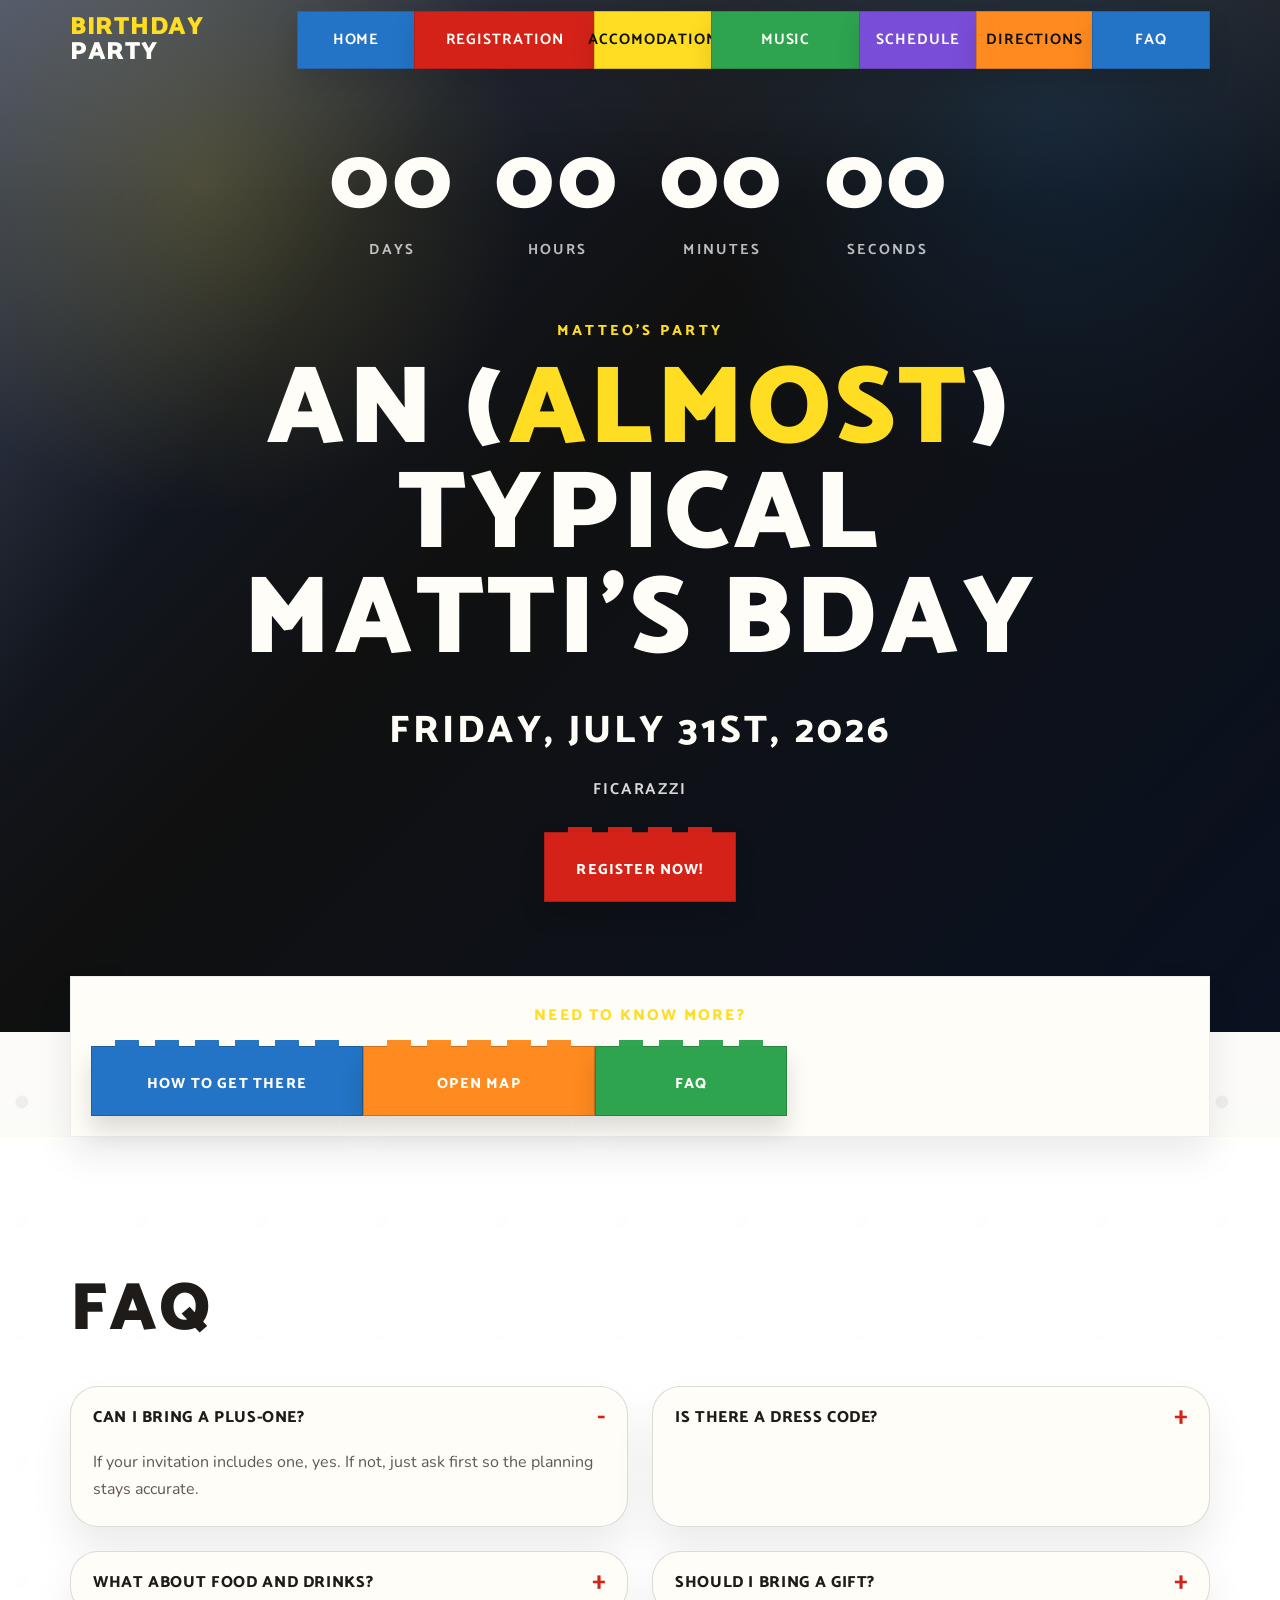
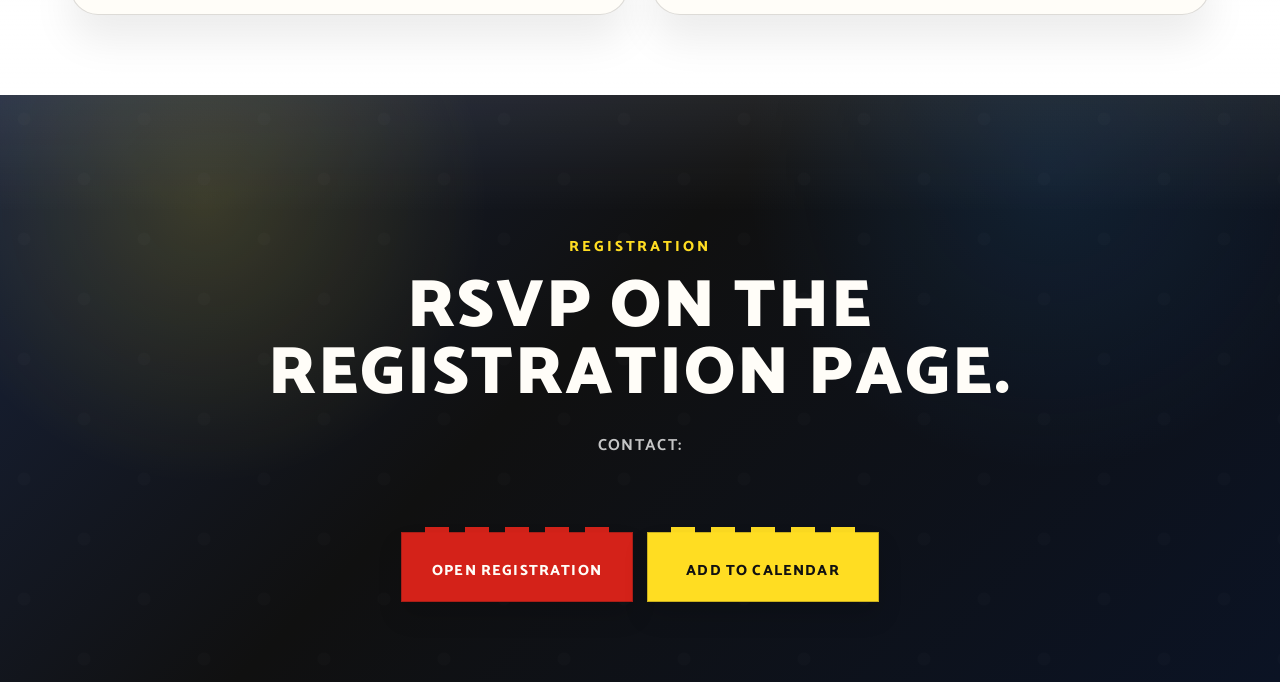
==== index.html @ f8101864 "Updated website at Sun May 10 18:05:01 CEST 2026" ====
<!DOCTYPE html>
<html lang="en">
  <head>
    <meta charset="UTF-8" />
    <meta name="viewport" content="width=device-width, initial-scale=1.0" />
    <title>Matteo's Birthday</title>
    <script>
      document.documentElement.classList.add("has-js");
    </script>
    <link rel="preconnect" href="https://fonts.googleapis.com" />
    <link rel="preconnect" href="https://fonts.gstatic.com" crossorigin />
    <link
      href="https://fonts.googleapis.com/css2?family=Nunito:wght@400;600;700;800&amp;family=Roboto:wght@300;400;500;700&amp;family=Catamaran:wght@400;700;800;900&amp;display=swap"
      rel="stylesheet"
    />
    <link rel="stylesheet" href="styles.css" />
  </head>
  <body class="lego-theme">
    <div data-site-header></div>

    <main id="top">
      <section class="hero" id="about">
        <div class="container hero-inner">
          <div class="hero-countdown reveal" id="countdown" aria-label="Time until the event">
            <div class="countdown-grid">
              <div class="count-segment">
                <span id="days">00</span>
                <small>Days</small>
              </div>
              <div class="count-segment">
                <span id="hours">00</span>
                <small>Hours</small>
              </div>
              <div class="count-segment">
                <span id="minutes">00</span>
                <small>Minutes</small>
              </div>
              <div class="count-segment">
                <span id="seconds">00</span>
                <small>Seconds</small>
              </div>
            </div>
          </div>

          <div class="hero-copy reveal">
            <p class="hero-kicker">Matteo's party</p>
            <h1>
              An (<span class="hero-accent" data-host-name>almost</span>) Typical
              <span data-event-name>Matti's Bday</span>
            </h1>
            <p class="hero-date">
              <time data-display-date datetime=""></time>
            </p>
            <p class="hero-venue">
              <!-- <span data-display-time></span> -->
              <!-- <span class="hero-separator">|</span> -->
              <span data-venue-name></span>
            </p>

            <div class="hero-actions">
              <a class="button button-primary brick-4" href="rsvp.html">Register now!</a>
              <!-- <a class="button button-dark-outline brick-4" href="#schedule">
                View schedule
              </a> -->
            </div>
          </div>
        </div>
      </section>

      <!-- <section class="event-banner">
        <div class="container event-banner-grid">
          <article class="banner-block reveal">
            <span class="banner-label">Date &amp; Time</span>
            <p>
              <span data-display-date></span><br />
              <span data-display-time></span>
            </p>
            <button class="button button-outline brick-5" type="button" data-download-ics>
              Add to calendar
            </button>
          </article>

          <article class="banner-block reveal" id="venue">
            <span class="banner-label">Directions</span>
            <p>
              <span data-venue-name></span><br />
              <span data-address></span>
            </p>
            <a class="button button-outline brick-4" href="#" data-map-link>Open map</a>
          </article>

        </div>
      </section> -->

      <section class="brick-banner">
        <div class="container brick-banner-shell reveal">
          <div class="brick-banner-header">
            <p class="section-kicker">Need to know more?</p>
          </div>
          <div class="brick-banner-buttons">
            <a class="button brick-6 brick-banner-button" href="#venue">How to get there</a>
            <a class="button brick-5 brick-banner-button" href="#" data-map-link>Open Map</a>
            <a class="button brick-4 brick-banner-button" href="#faq">FAQ</a>
          </div>
        </div>
      </section>

      <!-- <section class="section section-light music-promo-section" id="music">
        <div class="container music-promo-shell">
          <div class="music-promo-copy reveal">
            <p class="section-kicker">Music</p>
            <h2>Wanna join a jam session?</h2>
            <p>
              If you play, sing, or want to put together a small set, you can
              leave your setup there and find the others before the party.
            </p>
            <ul class="list-check">
              <li>Share one or more instruments you can bring</li>
              <li>Match people by style and genre preferences</li>
              <li>Coordinate jam sessions and short performances</li>
            </ul>
          </div>

          <aside class="music-promo-panel reveal">
            <span class="side-label">Music page</span>
            <h3>Players can find each other quickly.</h3>
            <p>
              Instruments, genres, and jam ideas all stay in one place, so it
              is easier to organise something before the night starts.
            </p>

            <div class="callout-actions">
              <a class="button button-primary brick-6" href="work_in_progress.html">Open music page</a>
              <button class="button button-success brick-4" type="button" data-download-ics>
                Add to calendar
              </button>
            </div>
          </aside>
        </div>
      </section> -->

      <section class="section section-white" id="faq">
        <div class="container">
          <div class="section-heading reveal">
            <h2>FAQ</h2>
          </div>

          <div class="faq-grid">
            <details class="faq-card reveal" open>
              <summary>Can I bring a plus-one?</summary>
              <p>
                If your invitation includes one, yes. If not, just ask first so
                the planning stays accurate.
              </p>
            </details>

            <details class="faq-card reveal">
              <summary>Is there a dress code?</summary>
              <p>
                Nothing formal. Just come tidy and comfortable.
              </p>
            </details>

            <details class="faq-card reveal">
              <summary>What about food and drinks?</summary>
              <p>
                There will be food, drinks, and non-alcoholic options. Use the
                RSVP note field for allergies or preferences.
              </p>
            </details>

            <details class="faq-card reveal">
              <summary>Should I bring a gift?</summary>
              <p>
                Presence matters more than presents. If you want to bring
                something, keep it thoughtful and simple.
              </p>
            </details>
          </div>
        </div>
      </section>

      <section class="rsvp-section" id="rsvp">
        <div class="container rsvp-callout reveal">
          <div class="rsvp-copy">
            <p class="section-kicker">Registration</p>
            <h2>RSVP on the registration page.</h2>
            <p class="rsvp-contact">
              Contact:
              <a href="#" data-contact-link data-contact-email></a>
            </p>
          </div>

          <div class="callout-actions">
            <a class="button button-primary brick-5" href="rsvp.html">Open registration</a>
            <button class="button button-outline brick-5" type="button" data-download-ics>
              Add to calendar
            </button>
          </div>
        </div>
      </section>
    </main>

    <div data-site-footer></div>

    <script src="script.js"></script>
  </body>
</html>
---- styles.css ----
:root {
  --accent: #e62b1e;
  --black: #0f0f0f;
  --black-soft: #1b1b1b;
  --white: #ffffff;
  --off-white: #f7f7f7;
  --text: #272727;
  --muted: #626262;
  --border: #dfdfdf;
  --shadow: 5px 5px 30px rgba(0, 0, 0, 0.05);
  --container: min(1140px, calc(100vw - 32px));
  --hero-bg-image: none;
  --hero-bg-position: center center;
  --countdown-bg-image: none;
  --countdown-bg-position: center center;
  --venue-bg-image: none;
  --venue-bg-position: center center;
}

*,
*::before,
*::after {
  box-sizing: border-box;
}

html {
  scroll-behavior: smooth;
}

body {
  margin: 0;
  min-height: 100vh;
  color: var(--text);
  font-family: "Roboto", sans-serif;
  font-size: 16px;
  line-height: 1.7;
  background: var(--white);
}

body.nav-open {
  overflow: hidden;
}

a {
  color: inherit;
  text-decoration: none;
}

button,
input,
select,
textarea {
  font: inherit;
}

img {
  display: block;
  max-width: 100%;
}

[hidden] {
  display: none !important;
}

.container {
  width: var(--container);
  margin: 0 auto;
}

.site-header {
  position: fixed;
  top: 0;
  left: 0;
  width: 100%;
  z-index: 30;
  transition:
    background-color 180ms ease,
    border-color 180ms ease;
  border-bottom: 1px solid transparent;
}

.site-header.is-scrolled {
  background: rgba(0, 0, 0, 0.94);
  border-bottom-color: rgba(255, 255, 255, 0.12);
}

.nav-shell {
  display: flex;
  align-items: center;
  justify-content: space-between;
  min-height: 80px;
  gap: 24px;
}

.brand {
  display: inline-flex;
  flex-direction: column;
  gap: 2px;
}

.brand-wordmark,
.site-nav a,
.hero-kicker,
.hero-date,
.hero-venue,
.button,
.section-kicker,
.section-heading h2,
.feature-body h3,
.timeline-time,
.timeline-content h3,
.side-label,
.side-panel h3,
.venue-panel h3,
.faq-card summary,
.rsvp-copy h2,
.rsvp-form label,
.footer-inner strong {
  font-family: "Catamaran", sans-serif;
}

.brand-wordmark {
  color: var(--white);
  font-size: 1.55rem;
  font-weight: 900;
  letter-spacing: 0.03em;
  line-height: 1;
  text-transform: uppercase;
}

.brand-accent {
  color: var(--accent);
}

.brand small {
  color: rgba(255, 255, 255, 0.72);
  font-size: 0.8rem;
  letter-spacing: 0.2em;
  text-transform: uppercase;
}

.site-nav {
  display: flex;
  align-items: center;
  gap: 24px;
}

.site-nav a {
  color: rgba(255, 255, 255, 0.78);
  font-size: 0.95rem;
  font-weight: 700;
  letter-spacing: 0.06em;
  text-transform: uppercase;
  transition: color 180ms ease;
}

.site-nav a:hover,
.site-nav a:focus-visible {
  color: var(--white);
}

.site-nav a.nav-action {
  padding: 10px 18px;
  background: var(--accent);
  color: var(--white);
}

.site-nav a.nav-action:hover,
.site-nav a.nav-action:focus-visible {
  background: #c62218;
}

.nav-toggle {
  display: none;
  width: 46px;
  height: 46px;
  padding: 0;
  border: 1px solid rgba(255, 255, 255, 0.28);
  background: transparent;
  cursor: pointer;
}

.nav-toggle span {
  display: block;
  width: 20px;
  height: 2px;
  margin: 4px auto;
  background: var(--white);
  transition:
    transform 180ms ease,
    opacity 180ms ease;
}

.hero {
  position: relative;
  min-height: 100vh;
  display: flex;
  align-items: center;
  overflow: hidden;
  padding: 140px 0 130px;
  color: var(--white);
  background-image:
    linear-gradient(rgba(0, 0, 0, 0.72), rgba(0, 0, 0, 0.72)),
    var(--hero-bg-image),
    radial-gradient(circle at 18% 18%, rgba(230, 43, 30, 0.26), transparent 30%),
    linear-gradient(135deg, #0f0f0f 0%, #1b1b1b 52%, #050505 100%);
  background-position:
    center center,
    var(--hero-bg-position),
    center center,
    center center;
  background-repeat: no-repeat;
  background-size: cover, cover, auto, auto;
}

/* Decorative overlay intentionally disabled here. */

.hero::after {
  content: "";
  position: absolute;
  inset: 0;
  background: radial-gradient(circle at center, transparent 0%, transparent 52%, rgba(0, 0, 0, 0.34) 100%);
}

.hero-inner {
  position: relative;
  z-index: 1;
  width: 100%;
  display: grid;
  gap: 56px;
  justify-items: center;
}

.hero-copy {
  max-width: 860px;
  margin: 0 auto;
  text-align: center;
}

.hero-countdown {
  width: 100%;
}

.hero-countdown .countdown-grid {
  gap: 40px;
}

.hero-kicker {
  margin: 0 0 16px;
  color: var(--accent);
  font-size: 0.92rem;
  font-weight: 800;
  letter-spacing: 0.22em;
  text-transform: uppercase;
}

.hero-copy h1 {
  margin: 0;
  font-family: "Catamaran", sans-serif;
  font-size: clamp(3.8rem, 11vw, 6.9rem);
  font-weight: 900;
  letter-spacing: 0.03em;
  line-height: 0.95;
  text-transform: uppercase;
}

.hero-accent {
  color: var(--accent);
}

.hero-date {
  margin: 24px 0 0;
  color: var(--white);
  font-size: clamp(1.65rem, 4vw, 2.4rem);
  font-weight: 800;
  letter-spacing: 0.08em;
  text-transform: uppercase;
}

.hero-venue {
  margin: 12px 0 0;
  color: rgba(255, 255, 255, 0.84);
  font-size: 1rem;
  font-weight: 700;
  letter-spacing: 0.12em;
  text-transform: uppercase;
}

.hero-separator {
  display: inline-block;
  margin: 0 10px;
  color: var(--accent);
}

.hero-lead {
  max-width: 720px;
  margin: 24px auto 0;
  color: rgba(255, 255, 255, 0.8);
  font-size: 1.02rem;
}

.hero-actions,
.form-actions {
  display: flex;
  flex-wrap: wrap;
  gap: 14px;
  margin-top: 30px;
}

.hero-actions {
  justify-content: center;
}

.button {
  display: inline-flex;
  align-items: center;
  justify-content: center;
  min-height: 52px;
  padding: 0 26px;
  border: 2px solid transparent;
  border-radius: 0;
  font-size: 0.92rem;
  font-weight: 800;
  letter-spacing: 0.08em;
  text-transform: uppercase;
  transition:
    background-color 180ms ease,
    border-color 180ms ease,
    color 180ms ease,
    transform 180ms ease;
  cursor: pointer;
}

.button:hover,
.button:focus-visible {
  transform: translateY(-2px);
}

.button:disabled {
  opacity: 0.55;
  cursor: not-allowed;
  transform: none;
}

.button-primary {
  background: var(--accent);
  border-color: var(--accent);
  color: var(--white);
}

.button-primary:hover,
.button-primary:focus-visible {
  background: #c62218;
  border-color: #c62218;
}

.button-outline {
  background: var(--white);
  border-color: var(--accent);
  color: var(--accent);
}

.button-outline:hover,
.button-outline:focus-visible {
  background: var(--accent);
  color: var(--white);
}

.button-dark-outline {
  background: transparent;
  border-color: rgba(255, 255, 255, 0.82);
  color: var(--white);
}

.button-dark-outline:hover,
.button-dark-outline:focus-visible {
  background: var(--white);
  border-color: var(--white);
  color: var(--black);
}

.hero-meta {
  display: flex;
  justify-content: center;
  flex-wrap: wrap;
  gap: 12px;
  margin-top: 24px;
}

.hero-meta span {
  padding: 10px 16px;
  border: 1px solid rgba(255, 255, 255, 0.22);
  background: #111111;
  color: rgba(255, 255, 255, 0.84);
  font-family: "Catamaran", sans-serif;
  font-size: 0.88rem;
  font-weight: 700;
  letter-spacing: 0.08em;
  text-transform: uppercase;
}

.event-banner {
  position: relative;
  z-index: 2;
  margin-top: -56px;
}

.event-banner-grid {
  display: grid;
  grid-template-columns: repeat(2, minmax(0, 1fr));
  background: var(--white);
  border: 1px solid #ededed;
  box-shadow: 0 18px 34px rgba(0, 0, 0, 0.08);
}

.banner-block {
  padding: 34px 28px;
  text-align: center;
  border-right: 1px solid #ededed;
}

.banner-block:last-child {
  border-right: 0;
}

.banner-label {
  display: block;
  margin-bottom: 12px;
  color: var(--text);
  font-family: "Catamaran", sans-serif;
  font-size: 0.98rem;
  font-weight: 800;
  letter-spacing: 0.14em;
  text-transform: uppercase;
}

.banner-block p {
  margin: 0;
  color: var(--muted);
}

.banner-block .button {
  margin-top: 20px;
}

.brick-banner {
  position: relative;
  z-index: 2;
  margin-top: -56px;
}

.brick-banner .container {
  background: var(--white);
  border: 1px solid #ededed;
  box-shadow: 0 18px 34px rgba(0, 0, 0, 0.08);
}

.brick-banner-shell {
  padding: 26px 20px 20px;
}

.brick-banner-header {
  max-width: 720px;
  margin: 0 auto 16px;
  text-align: center;
}

.brick-banner-header .section-kicker {
  margin: 0;
  font-family: "Catamaran", sans-serif;
  font-size: 0.98rem;
  font-weight: 800;
  letter-spacing: 0.14em;
  text-transform: uppercase;
}

.brick-banner-buttons {
  display: flex;
  flex-wrap: wrap-reverse;
  justify-content: flex-start;
  align-items: flex-start;
  align-content: flex-start;
  gap: 0;
  margin: 0;
  padding: 0;
}

.brick-banner-button {
  margin: 0;
  position: relative;
  display: inline-flex;
  justify-content: center;
  text-align: center;
  white-space: nowrap;
  flex: 0 1 auto;
  inline-size: auto;
  min-inline-size: calc(var(--brick-stud-count) * var(--brick-stud-size) + 32px);
}

.brick-banner-button:nth-child(1) {
  z-index: 1;
}

.brick-banner-button:nth-child(2) {
  z-index: 2;
}

.brick-banner-button:nth-child(3) {
  z-index: 3;
}

.brick-banner .button.brick-banner-button:nth-child(1) {
  --brick-fill: var(--lego-blue);
  --brick-text: var(--white);
}

.brick-banner .button.brick-banner-button:nth-child(2) {
  --brick-fill: var(--lego-orange);
  --brick-text: var(--white);
}

.brick-banner .button.brick-banner-button:nth-child(3) {
  --brick-fill: var(--lego-green);
  --brick-text: var(--white);
}

.brick-banner-button:hover,
.brick-banner-button:focus-visible {
  transform: translateY(-1px);
}

.banner-action {
  display: flex;
  align-items: center;
  justify-content: center;
  background: var(--off-white);
}

.section,
.countdown-section,
.rsvp-section {
  padding: 140px 0 80px;
}

.section-light {
  /* background: linear-gradient(180deg, #f3efe7 0%, #fbfaf7 100%); */
}

.section-white {
  background: var(--white);
}

.section-heading {
  max-width: 820px;
  margin-bottom: 42px;
}

.section-heading-center {
  margin-left: auto;
  margin-right: auto;
  text-align: center;
}

.section-kicker {
  margin: 0 0 14px;
  color: var(--accent);
  font-size: 0.92rem;
  font-weight: 800;
  letter-spacing: 0.2em;
  text-transform: uppercase;
}

.section-heading h2,
.rsvp-copy h2 {
  margin: 0;
  font-size: clamp(2.7rem, 6vw, 4.2rem);
  font-weight: 900;
  letter-spacing: 0.03em;
  line-height: 1;
  text-transform: uppercase;
}

.section-heading p {
  margin: 18px 0 0;
  color: var(--muted);
}

.feature-grid,
.faq-grid {
  display: grid;
  grid-template-columns: repeat(3, minmax(0, 1fr));
  gap: 24px;
}

.feature-box,
.timeline-content,
.side-panel,
.venue-panel,
.faq-card,
.rsvp-form {
  background: var(--white);
  border: 1px solid var(--border);
  box-shadow: var(--shadow);
}

.feature-top {
  min-height: 128px;
  display: flex;
  align-items: flex-end;
  padding: 22px 24px;
  background: linear-gradient(135deg, #111111, #232323);
}

.feature-box:nth-child(2) .feature-top {
  background: linear-gradient(135deg, #e62b1e, #991d15);
}

.feature-box:nth-child(3) .feature-top {
  background: linear-gradient(135deg, #111111, #e62b1e);
}

.feature-top span {
  color: var(--white);
  font-size: 2.7rem;
  font-weight: 900;
  line-height: 1;
}

.feature-body {
  padding: 26px 24px 30px;
}

.feature-body h3 {
  margin: 0 0 10px;
  color: var(--text);
  font-size: 1.45rem;
  font-weight: 900;
  letter-spacing: 0.02em;
  line-height: 1.1;
  text-transform: uppercase;
}

.feature-body p {
  margin: 0;
  color: var(--muted);
}

.countdown-section {
  position: relative;
  overflow: hidden;
  color: var(--white);
  background-image:
    linear-gradient(rgba(0, 0, 0, 0.72), rgba(0, 0, 0, 0.72)),
    var(--countdown-bg-image),
    radial-gradient(circle at 18% 18%, rgba(230, 43, 30, 0.24), transparent 28%),
    linear-gradient(135deg, #111111 0%, #191919 48%, #050505 100%);
  background-position:
    center center,
    var(--countdown-bg-position),
    center center,
    center center;
  background-repeat: no-repeat;
  background-size: cover, cover, auto, auto;
}

.countdown-section::before {
  content: "";
  position: absolute;
  inset: 0;
  background-image:
    repeating-linear-gradient(
      45deg,
      rgba(255, 255, 255, 0.05) 0,
      rgba(255, 255, 255, 0.05) 1px,
      transparent 1px,
      transparent 24px
    );
  opacity: 0.15;
}

.countdown-inner {
  position: relative;
  z-index: 1;
}

.countdown-section .section-heading h2,
.countdown-section .section-heading p,
.rsvp-copy h2,
.rsvp-copy p,
.venue-copy .section-heading h2,
.venue-copy .section-heading p {
  color: var(--white);
}

.countdown-section .section-heading p,
.rsvp-copy p,
.venue-copy .section-heading p {
  color: rgba(255, 255, 255, 0.76);
}

.countdown-grid {
  display: flex;
  justify-content: center;
  flex-wrap: wrap;
  gap: 48px;
}

.count-segment {
  min-width: 120px;
  text-align: center;
}

.count-segment span {
  display: block;
  font-family: "Catamaran", sans-serif;
  font-size: clamp(3.2rem, 8vw, 5.4rem);
  font-weight: 900;
  letter-spacing: 0.04em;
  line-height: 1;
}

.count-segment small {
  display: block;
  margin-top: 12px;
  color: rgba(255, 255, 255, 0.72);
  font-family: "Catamaran", sans-serif;
  font-size: 0.92rem;
  font-weight: 700;
  letter-spacing: 0.16em;
  text-transform: uppercase;
}

.schedule-layout,
.venue-layout,
.rsvp-layout {
  display: grid;
  grid-template-columns: minmax(0, 1.2fr) minmax(320px, 0.8fr);
  gap: 36px;
  align-items: start;
}

.timeline {
  position: relative;
  padding-left: 30px;
}

.timeline::before {
  content: "";
  position: absolute;
  left: 6px;
  top: 8px;
  bottom: 8px;
  width: 1px;
  background: var(--border);
}

.timeline-item {
  position: relative;
  padding: 0 0 24px 28px;
}

.timeline-item::before {
  content: "";
  position: absolute;
  left: 0;
  top: 24px;
  width: 12px;
  height: 12px;
  border: 2px solid #989898;
  border-radius: 50%;
  background: var(--white);
}

.timeline-item.highlight::before {
  border-color: var(--accent);
  background: var(--accent);
}

.timeline-time {
  display: inline-block;
  margin-bottom: 12px;
  color: var(--accent);
  font-size: 0.96rem;
  font-weight: 800;
  letter-spacing: 0.12em;
  text-transform: uppercase;
}

.timeline-content {
  padding: 22px;
}

.timeline-content h3,
.side-panel h3,
.venue-panel h3 {
  margin: 0 0 8px;
  color: var(--text);
  font-size: 1.5rem;
  font-weight: 900;
  letter-spacing: 0.02em;
  line-height: 1.1;
  text-transform: uppercase;
}

.timeline-content p,
.side-panel p {
  margin: 0;
  color: var(--muted);
}

.side-panel,
.venue-panel {
  padding: 28px;
  border-top: 4px solid var(--accent);
}

.side-label {
  display: block;
  margin-bottom: 12px;
  color: var(--accent);
  font-size: 0.88rem;
  font-weight: 800;
  letter-spacing: 0.16em;
  text-transform: uppercase;
}

.list-check {
  list-style: none;
  padding: 0;
  margin: 18px 0 0;
}

.list-check li {
  padding: 13px 0;
  border-top: 1px solid #ededed;
  color: var(--muted);
}

.list-check li:first-child {
  padding-top: 0;
  border-top: 0;
}

.venue-section {
  background-image:
    linear-gradient(rgba(0, 0, 0, 0.84), rgba(0, 0, 0, 0.84)),
    var(--venue-bg-image),
    linear-gradient(135deg, #111111 0%, #1a1a1a 52%, #050505 100%);
  background-position:
    center center,
    var(--venue-bg-position),
    center center;
  background-repeat: no-repeat;
  background-size: cover, cover, auto;
}

.venue-meta {
  display: grid;
  gap: 14px;
  margin-top: 24px;
}

.venue-meta article {
  padding: 16px 18px;
  border: 1px solid rgba(255, 255, 255, 0.12);
  background: #171717;
}

.venue-meta span {
  display: block;
  margin-bottom: 6px;
  color: rgba(255, 255, 255, 0.62);
  font-family: "Catamaran", sans-serif;
  font-size: 0.82rem;
  font-weight: 700;
  letter-spacing: 0.14em;
  text-transform: uppercase;
}

.venue-meta strong {
  color: var(--white);
}

.faq-grid {
  grid-template-columns: repeat(2, minmax(0, 1fr));
}

.faq-card {
  padding: 0;
}

.faq-card summary {
  position: relative;
  padding: 20px 56px 20px 22px;
  color: var(--text);
  font-size: 1rem;
  font-weight: 800;
  letter-spacing: 0.04em;
  line-height: 1.4;
  text-transform: uppercase;
  cursor: pointer;
  list-style: none;
}

.faq-card summary::-webkit-details-marker {
  display: none;
}

.faq-card summary::after {
  content: "+";
  position: absolute;
  right: 20px;
  top: 50%;
  color: var(--accent);
  font-size: 1.6rem;
  font-weight: 700;
  transform: translateY(-50%);
}

.faq-card[open] summary::after {
  content: "-";
}

.faq-card p {
  margin: 0;
  padding: 0 22px 22px;
  color: var(--muted);
}

.rsvp-section {
  color: var(--white);
  background:
    linear-gradient(rgba(0, 0, 0, 0.82), rgba(0, 0, 0, 0.82)),
    linear-gradient(135deg, #101010 0%, #1b1b1b 52%, #050505 100%);
}

.rsvp-callout {
  display: grid;
  gap: 28px;
  max-width: 920px;
  margin: 0 auto;
  text-align: center;
}

.callout-actions {
  display: flex;
  justify-content: center;
  flex-wrap: wrap;
  gap: 14px;
}

.rsvp-copy .section-kicker {
  margin-bottom: 14px;
}

.rsvp-contact {
  margin-top: 24px;
  font-family: "Catamaran", sans-serif;
  font-size: 1rem;
  font-weight: 700;
  letter-spacing: 0.08em;
  text-transform: uppercase;
}

.rsvp-contact a {
  border-bottom: 1px solid rgba(255, 255, 255, 0.42);
}

.rsvp-info-grid {
  display: grid;
  gap: 18px;
  margin-top: 28px;
}

.rsvp-info-card {
  padding: 22px;
  border: 1px solid rgba(255, 255, 255, 0.12);
  background: #171717;
}

.rsvp-info-card span {
  display: block;
  margin-bottom: 10px;
  color: var(--accent);
  font-family: "Catamaran", sans-serif;
  font-size: 0.82rem;
  font-weight: 800;
  letter-spacing: 0.16em;
  text-transform: uppercase;
}

.rsvp-info-card h3 {
  margin: 0 0 8px;
  color: var(--white);
  font-family: "Catamaran", sans-serif;
  font-size: 1.35rem;
  font-weight: 900;
  letter-spacing: 0.02em;
  line-height: 1.1;
  text-transform: uppercase;
}

.rsvp-info-card p {
  margin: 0;
  color: rgba(255, 255, 255, 0.72);
}

.subpage-main {
  min-height: 100vh;
}

.subpage-hero {
  position: relative;
  padding: 160px 0 72px;
  color: var(--white);
  background:
    linear-gradient(rgba(0, 0, 0, 0.78), rgba(0, 0, 0, 0.78)),
    var(--hero-bg-image),
    linear-gradient(135deg, #0f0f0f 0%, #1b1b1b 52%, #050505 100%);
  background-position: center center, var(--hero-bg-position), center center;
  background-repeat: no-repeat;
  background-size: cover, cover, auto;
}

.subpage-hero::before {
  content: "";
  position: absolute;
  inset: 0;
  background-image:
    repeating-linear-gradient(
      90deg,
      rgba(255, 255, 255, 0.05) 0,
      rgba(255, 255, 255, 0.05) 1px,
      transparent 1px,
      transparent 118px
    );
  opacity: 0.12;
}

.subpage-hero-inner {
  position: relative;
  z-index: 1;
}

.subpage-copy {
  max-width: 860px;
}

.subpage-copy h1 {
  margin: 0;
  font-family: "Catamaran", sans-serif;
  font-size: clamp(3rem, 9vw, 5.8rem);
  font-weight: 900;
  letter-spacing: 0.03em;
  line-height: 0.95;
  text-transform: uppercase;
}

.thank-you-page .subpage-hero {
  background:
    linear-gradient(rgba(0, 0, 0, 0.78), rgba(0, 0, 0, 0.78)),
    radial-gradient(circle at 18% 18%, rgba(230, 43, 30, 0.2), transparent 28%),
    linear-gradient(135deg, #0f0f0f 0%, #1b1b1b 52%, #050505 100%);
}

.rsvp-page-section {
  padding-top: 72px;
}

.rsvp-page-section .hero-actions {
  justify-content: flex-start;
}

.thank-you-panel {
  display: grid;
  gap: 18px;
}

.thank-you-detail-list {
  display: grid;
  gap: 14px;
}

.thank-you-detail {
  padding: 16px 18px;
  border: 1px solid rgba(0, 0, 0, 0.08);
  background: #fafafa;
}

.thank-you-detail strong {
  display: block;
  margin-bottom: 6px;
  color: var(--text);
  font-family: "Catamaran", sans-serif;
  font-size: 0.84rem;
  font-weight: 800;
  letter-spacing: 0.14em;
  text-transform: uppercase;
}

.thank-you-detail p,
.thank-you-note {
  margin: 0;
  color: var(--muted);
}

.thank-you-inline-link {
  color: var(--accent);
  font-weight: 700;
}

.rsvp-summary {
  display: grid;
  gap: 14px;
  margin-top: 28px;
}

.rsvp-summary article {
  padding: 16px 18px;
  border: 1px solid rgba(255, 255, 255, 0.12);
  background: #171717;
}

.rsvp-summary span {
  display: block;
  margin-bottom: 6px;
  color: rgba(255, 255, 255, 0.62);
  font-family: "Catamaran", sans-serif;
  font-size: 0.82rem;
  font-weight: 700;
  letter-spacing: 0.14em;
  text-transform: uppercase;
}

.rsvp-summary strong {
  color: var(--white);
}

.rsvp-form {
  padding: 30px;
  color: var(--text);
}

.form-intro {
  margin: 0 0 18px;
  color: var(--muted);
}

.name-grid {
  display: grid;
  grid-template-columns: repeat(2, minmax(0, 1fr));
  gap: 16px;
}

.rsvp-form label {
  display: block;
  margin-bottom: 16px;
  color: var(--text);
  font-size: 0.9rem;
  font-weight: 800;
  letter-spacing: 0.08em;
  text-transform: uppercase;
}

.rsvp-form .checkbox-label {
  display: flex;
  align-items: center;
  gap: 10px;
  text-transform: none;
  font-weight: 600;
}

.rsvp-form .checkbox-label input[type="checkbox"] {
  width: auto;
  margin: 0;
}

.rsvp-form input,
.rsvp-form select,
.rsvp-form textarea {
  width: 100%;
  margin-top: 10px;
  border: 2px solid rgba(0, 0, 0, 0.13);
  border-radius: 0;
  padding: 14px 18px;
  background: var(--white);
  color: var(--text);
}

.rsvp-form input:disabled,
.rsvp-form select:disabled,
.rsvp-form textarea:disabled {
  background: #f2f2f2;
  cursor: not-allowed;
}

.form-hint {
  margin: 0;
  color: var(--muted);
}

.rsvp-form input::placeholder,
.rsvp-form textarea::placeholder {
  color: #7c7c7c;
}

.rsvp-form input:focus,
.rsvp-form select:focus,
.rsvp-form textarea:focus {
  border-color: var(--accent);
  outline: 0;
}

.form-actions {
  margin-top: 18px;
}

.form-status {
  min-height: 24px;
  margin: 12px 0 0;
  color: var(--muted);
}

.form-status[data-tone="muted"] {
  color: var(--muted);
}

.form-status[data-tone="success"] {
  color: #3fb27f;
}

.form-status[data-tone="warning"] {
  color: #d68600;
}

.form-status[data-tone="error"] {
  color: #d64545;
}

/* Legacy TEDx-inspired baseline lives in the unscoped rules above.
   Apply .lego-theme to a page body to switch to the shared brick theme. */
.lego-theme {
  --lego-red: #d42219;
  --lego-blue: #2374c6;
  --lego-yellow: #ffdd22;
  --lego-green: #2ea44f;
  --lego-purple: #7a4dd8;
  --lego-orange: #ff8a1f;
  --lego-white: #fff8ea;
  --lego-black: #121212;
  --brick-stud-size: 40px;
  --brick-stud-height: 9px;
  --brick-stud-mask: repeating-linear-gradient(
    90deg,
    transparent 0 20%,
    #000 20% 80%,
    transparent 80% 100%
  );
  --brick-stud-filter:
    drop-shadow(1px 0 0 rgba(17, 17, 17, 0.22))
    drop-shadow(-1px 0 0 rgba(17, 17, 17, 0.22))
    drop-shadow(0 1px 0 rgba(17, 17, 17, 0.2))
    drop-shadow(0 -1px 0 rgba(255, 255, 255, 0.1))
    drop-shadow(0 3px 4px rgba(0, 0, 0, 0.12));
  --lego-stud-size-list: 72px 72px, 72px 72px, 72px 72px, 72px 72px;
  --lego-stud-soft: none;
  --lego-stud-strong: none;
  --accent: #d42219;
  --black: #121212;
  --black-soft: #1c2436;
  --white: #fffdf8;
  --off-white: #f7f2e8;
  --text: #1f1b18;
  --muted: #615850;
  --border: rgba(17, 17, 17, 0.14);
  --shadow: 0 22px 42px rgba(0, 0, 0, 0.1);
  font-family: "Nunito", "Roboto", sans-serif;
  background:
    radial-gradient(circle at 22px 22px, rgba(0, 0, 0, 0.05) 0, rgba(0, 0, 0, 0.05) 6px, transparent 7px),
    linear-gradient(180deg, #f4f0e7 0%, #fbfaf7 38%, #ffffff 100%);
  background-size: 120px 120px, auto;
}

.lego-theme .brand-accent {
  color: var(--lego-yellow);
}

.lego-theme .site-header.is-scrolled {
  background: rgba(13, 21, 39, 0.95);
  border-bottom-color: rgba(255, 255, 255, 0.18);
  backdrop-filter: blur(18px);
}

.lego-theme .nav-toggle {
  border-radius: 0;
  border: 1.5px solid rgba(255, 255, 255, 0.28);
  background: rgba(7, 12, 23, 0.28);
}

.lego-theme .site-nav {
  --nav-stud-size: 32px;
  gap: 0;
  align-items: stretch;
  padding-top: 0;
}

.lego-theme .site-nav a {
  --nav-brick-fill: var(--lego-blue);
  --nav-text: var(--white);
  --nav-stud-count: 3;
  display: inline-flex;
  align-items: center;
  justify-content: center;
  inline-size: calc(var(--nav-stud-count) * var(--nav-stud-size) + 22px);
  min-height: 58px;
  padding: 14px 12px;
  border: 1.5px solid rgba(17, 17, 17, 0.18);
  border-radius: 0;
  background: var(--nav-brick-fill);
  color: var(--nav-text);
  box-shadow: 0 12px 24px rgba(0, 0, 0, 0.12);
  white-space: nowrap;
  text-align: center;
}

.lego-theme .site-nav a + a {
  margin-left: -1.5px;
}

.lego-theme .site-nav a:nth-child(6n + 1) {
  --nav-brick-fill: var(--lego-blue);
  --nav-stud-count: 3;
}

.lego-theme .site-nav a:nth-child(6n + 2) {
  --nav-brick-fill: var(--lego-red);
  --nav-stud-count: 5;
}

.lego-theme .site-nav a:nth-child(6n + 3) {
  --nav-brick-fill: var(--lego-yellow);
  --nav-text: #111111;
  --nav-stud-count: 3;
}

.lego-theme .site-nav a:nth-child(6n + 4) {
  --nav-brick-fill: var(--lego-green);
  --nav-stud-count: 4;
}

.lego-theme .site-nav a:nth-child(6n + 5) {
  --nav-brick-fill: var(--lego-purple);
  --nav-stud-count: 3;
}

.lego-theme .site-nav a:nth-child(6n) {
  --nav-brick-fill: var(--lego-orange);
  --nav-text: #111111;
  --nav-stud-count: 3;
}

.lego-theme .site-nav a:hover,
.lego-theme .site-nav a:focus-visible {
  color: inherit;
  transform: translateY(-1px);
  box-shadow: 0 16px 30px rgba(0, 0, 0, 0.16);
}

.lego-theme .site-nav a.nav-action,
.lego-theme .site-nav a[aria-current="page"] {
  background: var(--nav-brick-fill);
  color: var(--nav-text);
  border-color: rgba(17, 17, 17, 0.34);
  box-shadow:
    inset 0 0 0 2px rgba(255, 255, 255, 0.34),
    0 16px 30px rgba(0, 0, 0, 0.16);
}

.lego-theme .button {
  --brick-fill: var(--lego-red);
  --brick-text: var(--white);
  --brick-stud-count: 5;
  position: relative;
  isolation: isolate;
  overflow: visible;
  inline-size: calc(var(--brick-stud-count) * var(--brick-stud-size) + 32px);
  min-height: 70px;
  padding: 22px 16px 14px;
  border: 1.5px solid rgba(17, 17, 17, 0.22);
  border-radius: 0;
  background: var(--brick-fill);
  color: var(--brick-text);
  box-shadow: 0 14px 24px rgba(0, 0, 0, 0.14);
  white-space: nowrap;
  text-align: center;
}

.lego-theme .button::before {
  content: "";
  position: absolute;
  z-index: -1;
  left: 50%;
  top: calc(var(--brick-stud-height) * -0.72);
  width: calc(var(--brick-stud-count) * var(--brick-stud-size));
  height: var(--brick-stud-height);
  transform: translateX(-50%);
  background: var(--brick-fill);
  -webkit-mask-image: var(--brick-stud-mask);
  -webkit-mask-size: var(--brick-stud-size) 100%;
  -webkit-mask-repeat: repeat-x;
  mask-image: var(--brick-stud-mask);
  mask-size: var(--brick-stud-size) 100%;
  mask-repeat: repeat-x;
  opacity: 0.98;
  filter: var(--brick-stud-filter);
  pointer-events: none;
}

.lego-theme .button:hover,
.lego-theme .button:focus-visible {
  transform: translateY(-1px);
  box-shadow: 0 18px 30px rgba(0, 0, 0, 0.18);
}

.lego-theme .button-primary {
  --brick-fill: var(--lego-red);
  --brick-text: var(--white);
}

.lego-theme .button-success {
  --brick-fill: var(--lego-green);
  --brick-text: var(--white);
}

.lego-theme .button-primary:hover,
.lego-theme .button-primary:focus-visible,
.lego-theme .button-success:hover,
.lego-theme .button-success:focus-visible {
  border-color: rgba(17, 17, 17, 0.24);
}

.lego-theme .button-outline {
  --brick-fill: var(--lego-yellow);
  --brick-text: #111111;
}

.lego-theme .button-dark-outline {
  --brick-fill: var(--lego-blue);
  --brick-text: var(--white);
}

.lego-theme .button.brick-4,
.music-toggle.brick-4 {
  --brick-stud-count: 4;
}

.lego-theme .button.brick-5,
.music-toggle.brick-5 {
  --brick-stud-count: 5;
}

.lego-theme .button.brick-6,
.music-toggle.brick-6 {
  --brick-stud-count: 6;
}

.lego-theme .hero-actions,
.lego-theme .form-actions,
.lego-theme .callout-actions {
  margin-top: calc(22px + var(--brick-stud-height) * 0.72);
}

.lego-theme .hero,
.lego-theme .subpage-hero {
  background:
    radial-gradient(circle at 16% 18%, rgba(255, 221, 34, 0.18), transparent 24%),
    radial-gradient(circle at 82% 12%, rgba(35, 116, 198, 0.18), transparent 26%),
    linear-gradient(180deg, rgba(255, 255, 255, 0.08), transparent 20%),
    var(--hero-bg-image),
    linear-gradient(135deg, #18233d 0%, #101010 44%, #0b1324 100%);
  background-position:
    center center,
    center center,
    center center,
    var(--hero-bg-position),
    center center;
  background-repeat: no-repeat;
  background-size: auto, auto, auto, cover, auto;
}

.lego-theme .hero::before,
.lego-theme .subpage-hero::before {
  background-image:
    radial-gradient(circle at 24px 24px, rgba(255, 255, 255, 0.05) 0, rgba(255, 255, 255, 0.05) 6px, transparent 7px),
    radial-gradient(circle at 84px 84px, rgba(255, 255, 255, 0.05) 0, rgba(255, 255, 255, 0.05) 6px, transparent 7px);
  background-size: 120px 120px;
  opacity: 0.34;
}

.lego-theme .hero::after,
.lego-theme .subpage-hero::after {
  content: "";
  position: absolute;
  inset: 0;
  background: linear-gradient(125deg, rgba(255, 255, 255, 0.18) 0%, transparent 26%, transparent 64%, rgba(0, 0, 0, 0.12) 100%);
}

.thank-you-page.lego-theme .subpage-hero {
  background:
    radial-gradient(circle at 16% 18%, rgba(255, 221, 34, 0.2), transparent 24%),
    radial-gradient(circle at 82% 12%, rgba(212, 34, 25, 0.14), transparent 26%),
    linear-gradient(180deg, rgba(255, 255, 255, 0.08), transparent 20%),
    linear-gradient(135deg, #18233d 0%, #101010 44%, #0b1324 100%);
}

.lego-theme .hero-kicker,
.lego-theme .section-kicker {
  color: var(--lego-yellow);
}

.lego-theme .hero-accent {
  color: var(--lego-yellow);
}

.lego-theme .hero-meta span {
  border: 1.5px solid rgba(255, 255, 255, 0.14);
  border-radius: 16px;
  background: rgba(9, 15, 28, 0.42);
  box-shadow: 0 14px 24px rgba(0, 0, 0, 0.16);
  backdrop-filter: blur(10px);
}

.lego-theme .event-banner-grid {
  overflow: visible;
  border: 1.5px solid rgba(17, 17, 17, 0.12);
  border-radius: 0;
  background: transparent;
  box-shadow: 0 24px 44px rgba(0, 0, 0, 0.12);
}

.lego-theme .banner-block,
.lego-theme .feature-box,
.lego-theme .timeline-content,
.lego-theme .side-panel,
.lego-theme .venue-panel,
.lego-theme .faq-card,
.lego-theme .rsvp-form,
.lego-theme .thank-you-detail,
.lego-theme .venue-meta article,
.lego-theme .rsvp-summary article,
.lego-theme .rsvp-info-card,
.lego-theme .mode-option,
.music-set-card,
.music-promo-panel,
.music-summary article,
.music-choice-card:not(.music-choice-card-instrument),
.music-form,
.music-board-toolbar,
.music-board-empty,
.music-card {
  --card-brick-fill: #fffdf8;
  --card-stud-fill: var(--card-brick-fill);
  --card-stud-opacity: 0;
  --card-stud-count: 4;
  position: relative;
  isolation: isolate;
  background: var(--card-brick-fill);
}

.lego-theme .banner-block,
.lego-theme .feature-box,
.lego-theme .timeline-content,
.lego-theme .side-panel,
.lego-theme .venue-panel,
.lego-theme .faq-card,
.lego-theme .rsvp-form,
.music-set-card,
.music-promo-panel,
.music-form,
.music-board-toolbar,
.music-card {
  --card-stud-count: 5;
}

.lego-theme .venue-meta article,
.lego-theme .rsvp-summary article,
.lego-theme .mode-option,
.lego-theme .thank-you-detail,
.music-summary article,
.music-choice-card:not(.music-choice-card-instrument),
.music-board-empty {
  --card-stud-count: 3;
}

.lego-theme .banner-block {
  --card-stud-opacity: 0.98;
  border-right: 1.5px solid rgba(17, 17, 17, 0.14);
}

.lego-theme .banner-block:nth-child(1) {
  --card-brick-fill: var(--lego-blue);
}

.lego-theme .banner-block:nth-child(2) {
  --card-brick-fill: var(--lego-red);
}

.lego-theme .banner-action {
  --card-brick-fill: var(--lego-yellow);
}

.lego-theme .banner-block:nth-child(1) .banner-label,
.lego-theme .banner-block:nth-child(2) .banner-label {
  color: var(--white);
}

.lego-theme .banner-block:nth-child(1) p,
.lego-theme .banner-block:nth-child(2) p {
  color: rgba(255, 255, 255, 0.84);
}

.lego-theme .section-light {
  background-size: var(--lego-stud-size-list), auto;
}

.lego-theme .section-white {
  background:
    var(--lego-stud-soft),
    linear-gradient(180deg, rgba(255, 255, 255, 0.92), rgba(255, 255, 255, 0.98));
  background-size: var(--lego-stud-size-list), auto;
}

.lego-theme .feature-box,
.lego-theme .timeline-content,
.lego-theme .side-panel,
.lego-theme .venue-panel,
.lego-theme .faq-card,
.lego-theme .rsvp-form,
.lego-theme .thank-you-detail {
  border: 1.5px solid rgba(17, 17, 17, 0.14);
  border-radius: 28px;
  box-shadow: 0 24px 42px rgba(0, 0, 0, 0.08);
  overflow: visible;
}

.lego-theme .feature-top {
  background: var(--lego-blue);
}

.lego-theme .feature-box:nth-child(2) .feature-top {
  background: var(--lego-red);
}

.lego-theme .feature-box:nth-child(3) .feature-top {
  background: var(--lego-yellow);
}

.lego-theme .feature-box:nth-child(3) .feature-top span {
  color: #111111;
}

.lego-theme .timeline::before {
  content: none;
  display: none;
}

.lego-theme .timeline {
  display: flex;
  flex-direction: column;
  padding-left: 0;
}

.lego-theme .timeline-item {
  --timeline-brick-fill: var(--lego-yellow);
  --timeline-text: #111111;
  --timeline-note: rgba(17, 17, 17, 0.78);
  display: block;
  padding: 0;
}

.lego-theme .timeline-item:nth-child(5n + 1) {
  --timeline-brick-fill: var(--lego-yellow);
  --timeline-text: #111111;
  --timeline-note: rgba(17, 17, 17, 0.78);
}

.lego-theme .timeline-item:nth-child(5n + 2) {
  --timeline-brick-fill: var(--lego-red);
  --timeline-text: var(--white);
  --timeline-note: rgba(255, 255, 255, 0.82);
}

.lego-theme .timeline-item:nth-child(5n + 3) {
  --timeline-brick-fill: var(--lego-blue);
  --timeline-text: var(--white);
  --timeline-note: rgba(255, 255, 255, 0.82);
}

.lego-theme .timeline-item:nth-child(5n + 4) {
  --timeline-brick-fill: var(--lego-green);
  --timeline-text: var(--white);
  --timeline-note: rgba(255, 255, 255, 0.82);
}

.lego-theme .timeline-item:nth-child(5n) {
  --timeline-brick-fill: var(--lego-orange);
  --timeline-text: #111111;
  --timeline-note: rgba(17, 17, 17, 0.78);
}

.lego-theme .timeline-item + .timeline-item {
  margin-top: -1.5px;
}

.lego-theme .timeline-item:last-child {
  padding-bottom: 0;
}

.lego-theme .timeline-item::before,
.lego-theme .timeline-item.highlight::before {
  content: none;
  display: none;
}

.lego-theme .timeline-time {
  display: block;
  width: 100%;
  margin: 0;
  padding: 14px 22px 12px;
  border: 1.5px solid rgba(17, 17, 17, 0.18);
  border-bottom: 0;
  background: var(--timeline-brick-fill);
  color: var(--timeline-text);
  line-height: 1;
}

.lego-theme .timeline-content {
  width: 100%;
  margin-top: 0;
  padding: 24px 22px 22px;
  border: 1.5px solid rgba(17, 17, 17, 0.18);
  border-top: 0;
  border-radius: 0;
  box-shadow: none;
  background: var(--timeline-brick-fill);
}

.lego-theme .timeline-content h3 {
  color: var(--timeline-text);
}

.lego-theme .timeline-content p {
  color: var(--timeline-note);
}

.lego-theme .side-panel,
.lego-theme .venue-panel,
.lego-theme .rsvp-form,
.lego-theme .thank-you-panel {
  border-top: 0;
  background: #fffdfa;
}

.lego-theme .list-check li {
  border-top-color: rgba(17, 17, 17, 0.1);
}

.lego-theme .faq-card {
  background: #fffdf8;
}

.lego-theme .faq-card summary::after {
  color: var(--lego-red);
}

.lego-theme .countdown-section,
.lego-theme .venue-section,
.lego-theme .rsvp-section {
  position: relative;
  overflow: hidden;
}

.lego-theme .countdown-section {
  background:
    radial-gradient(circle at 16% 18%, rgba(255, 221, 34, 0.16), transparent 24%),
    radial-gradient(circle at 82% 12%, rgba(35, 116, 198, 0.16), transparent 26%),
    linear-gradient(180deg, rgba(255, 255, 255, 0.08), transparent 20%),
    var(--countdown-bg-image),
    linear-gradient(135deg, #18233d 0%, #101010 44%, #0b1324 100%);
  background-position:
    center center,
    center center,
    center center,
    var(--countdown-bg-position),
    center center;
  background-repeat: no-repeat;
  background-size: auto, auto, auto, cover, auto;
}

.lego-theme .venue-section {
  background:
    radial-gradient(circle at 16% 18%, rgba(255, 221, 34, 0.16), transparent 24%),
    radial-gradient(circle at 82% 12%, rgba(35, 116, 198, 0.16), transparent 26%),
    linear-gradient(180deg, rgba(255, 255, 255, 0.08), transparent 20%),
    var(--venue-bg-image),
    linear-gradient(135deg, #18233d 0%, #101010 44%, #0b1324 100%);
  background-position:
    center center,
    center center,
    center center,
    var(--venue-bg-position),
    center center;
  background-repeat: no-repeat;
  background-size: auto, auto, auto, cover, auto;
}

.lego-theme .rsvp-section {
  background:
    radial-gradient(circle at 16% 18%, rgba(255, 221, 34, 0.16), transparent 24%),
    radial-gradient(circle at 82% 12%, rgba(35, 116, 198, 0.16), transparent 26%),
    linear-gradient(180deg, rgba(255, 255, 255, 0.08), transparent 20%),
    linear-gradient(135deg, #18233d 0%, #101010 44%, #0b1324 100%);
}

.lego-theme .venue-section > .container,
.lego-theme .rsvp-section > .container {
  position: relative;
  z-index: 1;
}

.lego-theme .countdown-section::before,
.lego-theme .venue-section::before,
.lego-theme .rsvp-section::before {
  content: "";
  position: absolute;
  inset: 0;
  background-image:
    radial-gradient(circle at 24px 24px, rgba(255, 255, 255, 0.05) 0, rgba(255, 255, 255, 0.05) 6px, transparent 7px),
    radial-gradient(circle at 84px 84px, rgba(255, 255, 255, 0.05) 0, rgba(255, 255, 255, 0.05) 6px, transparent 7px);
  background-size: 120px 120px;
  pointer-events: none;
  opacity: 0.28;
}

.lego-theme .venue-meta article,
.lego-theme .rsvp-summary article,
.lego-theme .rsvp-info-card {
  border: 1.5px solid rgba(17, 17, 17, 0.14);
  border-radius: 0;
  box-shadow: 0 18px 30px rgba(0, 0, 0, 0.12);
}

.lego-theme .venue-meta article,
.lego-theme .rsvp-summary article {
  --card-stud-count: 8;
}

.lego-theme .venue-meta,
.lego-theme .rsvp-summary {
  gap: 0;
}

.lego-theme .venue-meta article,
.lego-theme .rsvp-summary article {
  box-shadow: none;
}

.lego-theme .venue-meta article + article,
.lego-theme .rsvp-summary article + article {
  margin-top: -1.5px;
}

.lego-theme .venue-meta article:nth-child(4n + 1),
.lego-theme .rsvp-summary article:nth-child(4n + 1),
.lego-theme .rsvp-info-card:nth-child(4n + 1) {
  --card-brick-fill: var(--lego-blue);
  --card-stud-opacity: 0.98;
}

.lego-theme .venue-meta article:nth-child(4n + 2),
.lego-theme .rsvp-summary article:nth-child(4n + 2),
.lego-theme .rsvp-info-card:nth-child(4n + 2) {
  --card-brick-fill: var(--lego-red);
  --card-stud-opacity: 0.98;
}

.lego-theme .venue-meta article:nth-child(4n + 3),
.lego-theme .rsvp-summary article:nth-child(4n + 3),
.lego-theme .rsvp-info-card:nth-child(4n + 3) {
  --card-brick-fill: var(--lego-yellow);
  --card-stud-opacity: 0.98;
}

.lego-theme .venue-meta article:nth-child(4n),
.lego-theme .rsvp-summary article:nth-child(4n),
.lego-theme .rsvp-info-card:nth-child(4n) {
  --card-brick-fill: #ffffff;
  --card-stud-opacity: 0;
}

.lego-theme .venue-meta article:nth-child(4n + 1) span,
.lego-theme .venue-meta article:nth-child(4n + 2) span,
.lego-theme .rsvp-summary article:nth-child(4n + 1) span,
.lego-theme .rsvp-summary article:nth-child(4n + 2) span,
.lego-theme .rsvp-info-card:nth-child(4n + 1) span,
.lego-theme .rsvp-info-card:nth-child(4n + 2) span {
  color: rgba(255, 255, 255, 0.74);
}

.lego-theme .venue-meta article:nth-child(4n + 1) strong,
.lego-theme .venue-meta article:nth-child(4n + 2) strong,
.lego-theme .rsvp-summary article:nth-child(4n + 1) strong,
.lego-theme .rsvp-summary article:nth-child(4n + 2) strong,
.lego-theme .rsvp-info-card:nth-child(4n + 1) h3,
.lego-theme .rsvp-info-card:nth-child(4n + 2) h3,
.lego-theme .rsvp-info-card:nth-child(4n + 1) p,
.lego-theme .rsvp-info-card:nth-child(4n + 2) p {
  color: var(--white);
}

.lego-theme .venue-meta article:nth-child(4n + 3) span,
.lego-theme .venue-meta article:nth-child(4n) span,
.lego-theme .rsvp-summary article:nth-child(4n + 3) span,
.lego-theme .rsvp-summary article:nth-child(4n) span,
.lego-theme .rsvp-info-card:nth-child(4n + 3) span,
.lego-theme .rsvp-info-card:nth-child(4n) span {
  color: rgba(17, 17, 17, 0.62);
}

.lego-theme .venue-meta article:nth-child(4n + 3) strong,
.lego-theme .venue-meta article:nth-child(4n) strong,
.lego-theme .rsvp-summary article:nth-child(4n + 3) strong,
.lego-theme .rsvp-summary article:nth-child(4n) strong,
.lego-theme .rsvp-info-card:nth-child(4n + 3) h3,
.lego-theme .rsvp-info-card:nth-child(4n) h3,
.lego-theme .rsvp-info-card:nth-child(4n + 3) p,
.lego-theme .rsvp-info-card:nth-child(4n) p {
  color: #111111;
}

.lego-theme .rsvp-contact a {
  border-bottom-color: rgba(255, 255, 255, 0.3);
}

.lego-theme .rsvp-form input,
.lego-theme .rsvp-form select,
.lego-theme .rsvp-form textarea {
  border-radius: 16px;
  border-color: rgba(17, 17, 17, 0.12);
  background: rgba(255, 255, 255, 0.94);
}

.lego-theme .rsvp-form input:focus,
.lego-theme .rsvp-form select:focus,
.lego-theme .rsvp-form textarea:focus {
  border-color: var(--lego-blue);
  box-shadow: 0 0 0 4px rgba(35, 116, 198, 0.12);
}

.lego-theme .mode-option {
  border: 1.5px solid rgba(17, 17, 17, 0.12);
  border-radius: 16px;
  --card-brick-fill: #fffdf8;
  background: var(--card-brick-fill);
  box-shadow: 0 12px 20px rgba(0, 0, 0, 0.06);
}

.lego-theme .mode-option input {
  accent-color: var(--lego-red);
}

.lego-theme .thank-you-detail {
  --card-brick-fill: #fffdf8;
  background: var(--card-brick-fill);
}

.lego-theme .thank-you-inline-link {
  color: var(--lego-red);
}

.lego-theme .site-footer {
  border-top: 1.5px solid rgba(17, 17, 17, 0.12);
  background:
    linear-gradient(180deg, rgba(255, 255, 255, 0.78), rgba(255, 255, 255, 0.94)),
    linear-gradient(180deg, #f7f2e8 0%, #ffffff 100%);
}

.music-page {
  --lego-red: #d42219;
  --lego-blue: #2374c6;
  --lego-yellow: #ffdd22;
  --lego-white: #fff8ea;
  --lego-black: #121212;
  font-family: "Nunito", "Roboto", sans-serif;
  background:
    radial-gradient(circle at 22px 22px, rgba(0, 0, 0, 0.05) 0, rgba(0, 0, 0, 0.05) 6px, transparent 7px),
    linear-gradient(180deg, #f4f0e7 0%, #fbfaf7 38%, #ffffff 100%);
  background-size: 120px 120px, auto;
}

.music-page .brand-wordmark,
.music-stage-copy h1,
.music-promo-copy h2,
.music-copy h2,
.music-page .section-heading h2,
.music-promo-panel h3,
.music-card h3 {
  font-family: "Catamaran", sans-serif;
  letter-spacing: 0.03em;
}

.music-page .hero-kicker,
.music-page .section-kicker,
.music-page .hero-meta span,
.music-page .button,
.music-page .music-fieldset legend,
.music-page .music-card-label,
.music-page .music-choice-card span,
.music-page .music-toggle {
  font-family: "Catamaran", sans-serif;
}

.music-page .button {
  --brick-fill: var(--lego-red);
  --brick-text: var(--white);
}

.music-page .button-primary {
  --brick-fill: var(--lego-red);
  --brick-text: var(--white);
}

.music-page .button-outline {
  --brick-fill: var(--lego-yellow);
  --brick-text: #111111;
}

.music-page .button-dark-outline {
  --brick-fill: var(--lego-blue);
  --brick-text: var(--white);
}

.music-stage {
  position: relative;
  overflow: hidden;
  padding: 150px 0 92px;
  color: var(--white);
  background:
    radial-gradient(circle at 16% 18%, rgba(255, 221, 34, 0.16), transparent 24%),
    radial-gradient(circle at 82% 12%, rgba(35, 116, 198, 0.18), transparent 26%),
    linear-gradient(180deg, rgba(255, 255, 255, 0.08), transparent 20%),
    linear-gradient(135deg, #18233d 0%, #101010 44%, #0b1324 100%);
}

.music-stage::before {
  content: "";
  position: absolute;
  inset: 0;
  background-image:
    radial-gradient(circle at 24px 24px, rgba(255, 255, 255, 0.05) 0, rgba(255, 255, 255, 0.05) 6px, transparent 7px),
    radial-gradient(circle at 84px 84px, rgba(255, 255, 255, 0.05) 0, rgba(255, 255, 255, 0.05) 6px, transparent 7px);
  background-size: 120px 120px;
  opacity: 0.35;
}

.music-stage-shell,
.music-hub-layout,
.music-promo-shell {
  display: grid;
  grid-template-columns: minmax(0, 0.95fr) minmax(320px, 1.05fr);
  gap: 36px;
  align-items: start;
}

.music-stage-shell {
  position: relative;
  z-index: 1;
  align-items: center;
}

.music-stage-copy {
  max-width: 560px;
}

.music-stage-copy h1 {
  margin: 0;
  font-size: clamp(3.3rem, 8vw, 6.3rem);
  line-height: 0.92;
  text-transform: uppercase;
}

.music-stage-note {
  max-width: 480px;
  margin: 18px 0 0;
  color: rgba(255, 255, 255, 0.68);
  font-size: 0.98rem;
}

.music-stage-copy .hero-meta,
.music-stage-copy .hero-actions {
  justify-content: flex-start;
}

.music-stage-lead {
  max-width: 520px;
  margin: 24px 0 0;
  color: rgba(255, 255, 255, 0.78);
  font-size: 1.04rem;
}

.music-color-rack {
  display: flex;
  flex-wrap: wrap;
  gap: 12px;
  margin-top: 24px;
}

.music-rack-brick {
  display: block;
  width: 64px;
  height: 36px;
  border: 1.5px solid rgba(17, 17, 17, 0.16);
  border-radius: 14px;
  box-shadow: 0 12px 22px rgba(0, 0, 0, 0.12);
}

.music-rack-blue {
  background:
    linear-gradient(180deg, rgba(255, 255, 255, 0.24), transparent 35%),
    var(--lego-blue);
}

.music-rack-red {
  background:
    linear-gradient(180deg, rgba(255, 255, 255, 0.24), transparent 35%),
    var(--lego-red);
}

.music-rack-yellow {
  background:
    linear-gradient(180deg, rgba(255, 255, 255, 0.24), transparent 35%),
    var(--lego-yellow);
}

.music-rack-white {
  background:
    linear-gradient(180deg, rgba(255, 255, 255, 0.24), transparent 35%),
    #ffffff;
}

.music-rack-black {
  background:
    linear-gradient(180deg, rgba(255, 255, 255, 0.14), transparent 35%),
    #111111;
}

.music-grid {
  position: relative;
  display: grid;
  grid-template-columns: repeat(5, minmax(0, 1fr));
  min-height: 560px;
  overflow: hidden;
  border: 2px solid rgba(255, 255, 255, 0.16);
  border-radius: 34px;
  box-shadow:
    0 22px 52px rgba(0, 0, 0, 0.26),
    inset 0 1px 0 rgba(255, 255, 255, 0.14);
  isolation: isolate;
}

.music-grid::before {
  content: "";
  position: absolute;
  inset: 0;
  background-image:
    radial-gradient(circle at 24px 24px, rgba(0, 0, 0, 0.18) 0, rgba(0, 0, 0, 0.18) 7px, transparent 8px),
    radial-gradient(circle at 84px 84px, rgba(255, 255, 255, 0.1) 0, rgba(255, 255, 255, 0.1) 7px, transparent 8px);
  background-size: 120px 120px;
  pointer-events: none;
  opacity: 0.42;
}

.music-grid::after {
  content: "";
  position: absolute;
  inset: 0;
  background: linear-gradient(125deg, rgba(255, 255, 255, 0.26) 0%, transparent 26%, transparent 64%, rgba(0, 0, 0, 0.12) 100%);
  pointer-events: none;
}

.music-column {
  position: relative;
  display: flex;
  align-items: center;
  justify-content: center;
  overflow: hidden;
  padding: 48px 16px 100px;
}

.music-column::before {
  content: "";
  position: absolute;
  top: 14px;
  left: 16px;
  right: 16px;
  height: 46px;
  background-image: radial-gradient(circle at 18px 18px, rgba(255, 255, 255, 0.24) 0, rgba(255, 255, 255, 0.24) 11px, rgba(0, 0, 0, 0.08) 12px, transparent 13px);
  background-size: 52px 46px;
  pointer-events: none;
  opacity: 0.44;
}

.music-column::after {
  content: "";
  position: absolute;
  inset: 0;
  background: linear-gradient(135deg, rgba(255, 255, 255, 0.22) 0, transparent 30%, transparent 60%, rgba(0, 0, 0, 0.12) 100%);
  pointer-events: none;
}

.music-column-blue {
  background: var(--lego-blue);
}

.music-column-red {
  background: var(--lego-red);
}

.music-column-yellow {
  background: var(--lego-yellow);
}

.music-column-white {
  background: #ffffff;
}

.music-column-black {
  background: var(--lego-black);
}

.music-figure {
  position: relative;
  z-index: 1;
  max-width: 100%;
  transform-origin: center bottom;
  will-change: transform;
}

#lego1,
#lego2,
#lego3 {
  width: min(78%, 210px);
}

#drums,
#piano {
  width: min(86%, 290px);
}

.music-toggle {
  --brick-fill: var(--lego-red);
  --brick-text: var(--white);
  --brick-stud-count: 4;
  position: absolute;
  isolation: isolate;
  left: 50%;
  bottom: 28px;
  z-index: 2;
  inline-size: calc(var(--brick-stud-count) * var(--brick-stud-size) + 32px);
  overflow: visible;
  min-height: 72px;
  padding: 22px 16px 14px;
  border: 1.5px solid rgba(17, 17, 17, 0.22);
  border-radius: 0;
  background: var(--brick-fill);
  color: var(--brick-text);
  font-family: "Catamaran", sans-serif;
  font-size: 0.92rem;
  font-weight: 900;
  letter-spacing: 0.14em;
  text-transform: uppercase;
  white-space: nowrap;
  text-align: center;
  transform: translateX(-50%);
  box-shadow: 0 16px 30px rgba(0, 0, 0, 0.2);
  transition:
    transform 180ms ease,
    box-shadow 180ms ease,
    background-color 180ms ease,
    color 180ms ease;
}

.music-toggle::before {
  content: "";
  position: absolute;
  z-index: -1;
  left: 50%;
  top: calc(var(--brick-stud-height) * -0.72);
  width: calc(var(--brick-stud-count) * var(--brick-stud-size));
  height: var(--brick-stud-height);
  transform: translateX(-50%);
  background: var(--brick-fill);
  -webkit-mask-image: var(--brick-stud-mask);
  -webkit-mask-size: var(--brick-stud-size) 100%;
  -webkit-mask-repeat: repeat-x;
  mask-image: var(--brick-stud-mask);
  mask-size: var(--brick-stud-size) 100%;
  mask-repeat: repeat-x;
  opacity: 0.98;
  filter: var(--brick-stud-filter);
  pointer-events: none;
}

.music-toggle:hover,
.music-toggle:focus-visible {
  transform: translateX(-50%) translateY(-1px);
  box-shadow: 0 20px 32px rgba(0, 0, 0, 0.24);
}

.anim1 {
  animation-play-state: paused;
}

.anim1play {
  animation: music-bounce 0.52s infinite;
}

.anim2play {
  animation: music-bounce-tall 0.58s infinite;
}

.anim3play {
  animation: music-bounce-wide 0.6s infinite;
}

.anim4play {
  animation: music-pulse-large 0.24s infinite;
}

.anim5play {
  animation: music-pulse-medium 0.42s infinite;
}

@keyframes music-bounce {
  0%,
  100% {
    transform: translateY(0);
  }

  25% {
    transform: translateY(-58px);
  }

  50% {
    transform: translateY(26px);
  }

  75% {
    transform: translateY(-22px);
  }
}

@keyframes music-bounce-tall {
  0%,
  100% {
    transform: translateY(0);
  }

  25% {
    transform: translateY(-70px);
  }

  50% {
    transform: translateY(18px);
  }

  75% {
    transform: translateY(-28px);
  }
}

@keyframes music-bounce-wide {
  0%,
  100% {
    transform: translateY(0) rotate(0deg);
  }

  25% {
    transform: translateY(-48px) rotate(-1.5deg);
  }

  50% {
    transform: translateY(18px) rotate(1deg);
  }

  75% {
    transform: translateY(-18px) rotate(-0.5deg);
  }
}

@keyframes music-pulse-large {
  0%,
  100% {
    transform: scale(1.85);
  }

  70% {
    transform: scale(2);
  }
}

@keyframes music-pulse-medium {
  0%,
  100% {
    transform: scale(1.38);
  }

  70% {
    transform: scale(1.5);
  }
}

.music-promo-section {
  padding-top: 92px;
}

.music-set-section {
  padding-top: 100px;
  padding-bottom: 24px;
}

.music-set-grid {
  display: grid;
  grid-template-columns: repeat(3, minmax(0, 1fr));
  gap: 24px;
}

.music-set-card {
  --card-brick-fill: #fffdf8;
  overflow: visible;
  border: 1.5px solid rgba(17, 17, 17, 0.14);
  border-radius: 28px;
  background: var(--card-brick-fill);
  box-shadow: 0 24px 42px rgba(0, 0, 0, 0.08);
}

.music-set-image-shell {
  aspect-ratio: 1 / 1;
  padding: 24px;
  background: #fffdf8;
}

.music-set-image-shell img {
  width: 100%;
  height: 100%;
  object-fit: contain;
}

.music-set-copy {
  padding: 0 24px 24px;
}

.music-set-copy span {
  display: block;
  margin-bottom: 8px;
  color: var(--accent);
  font-family: "Catamaran", sans-serif;
  font-size: 0.82rem;
  font-weight: 800;
  letter-spacing: 0.16em;
  text-transform: uppercase;
}

.music-set-copy h3 {
  margin: 0;
  color: #111111;
  font-family: "Catamaran", sans-serif;
  font-size: 1.55rem;
  font-weight: 900;
  line-height: 1.04;
  text-transform: uppercase;
}

.music-set-copy p {
  margin: 12px 0 0;
  color: #555555;
}

.music-promo-copy,
.music-copy {
  max-width: 620px;
}

.music-promo-copy h2,
.music-copy h2 {
  margin: 0;
  font-size: clamp(2.35rem, 5vw, 4rem);
  line-height: 1.04;
  text-transform: uppercase;
}

.music-promo-copy p,
.music-copy p {
  color: #423f39;
}

.music-promo-panel {
  --card-brick-fill: var(--lego-yellow);
  --card-stud-opacity: 0.98;
  position: relative;
  overflow: visible;
  padding: 40px 30px 34px;
  background: var(--card-brick-fill);
  border: 1.5px solid rgba(17, 17, 17, 0.14);
  border-radius: 30px;
  box-shadow: 0 24px 46px rgba(0, 0, 0, 0.08);
}

.lego-theme .banner-block::before,
.lego-theme .feature-box::before,
.lego-theme .timeline-content::before,
.lego-theme .side-panel::before,
.lego-theme .venue-panel::before,
.lego-theme .faq-card::before,
.lego-theme .rsvp-form::before,
.lego-theme .thank-you-detail::before,
.lego-theme .venue-meta article::before,
.lego-theme .rsvp-summary article::before,
.lego-theme .rsvp-info-card::before,
.lego-theme .mode-option::before,
.music-set-card::before,
.music-promo-panel::before,
.music-summary article::before,
.music-choice-card:not(.music-choice-card-instrument)::before,
.music-form::before,
.music-board-toolbar::before,
.music-board-empty::before,
.music-card::before {
  content: none;
}

.music-promo-panel h3 {
  margin: 0 0 10px;
  color: #111111;
  font-family: "Catamaran", sans-serif;
  font-size: 1.75rem;
  font-weight: 900;
  line-height: 1;
  text-transform: uppercase;
}

.music-promo-panel p {
  margin: 0;
  color: rgba(17, 17, 17, 0.78);
}

.music-stat-grid {
  display: grid;
  gap: 14px;
  margin-top: 24px;
}

.music-stat-grid article {
  padding: 16px 18px;
  border: 2px solid rgba(17, 17, 17, 0.1);
  background: rgba(255, 255, 255, 0.68);
}

.music-stat-grid span {
  display: block;
  margin-bottom: 6px;
  color: var(--accent);
  font-family: "Catamaran", sans-serif;
  font-size: 0.8rem;
  font-weight: 800;
  letter-spacing: 0.18em;
  text-transform: uppercase;
}

.music-stat-grid strong {
  color: #111111;
  font-family: "Catamaran", sans-serif;
  font-size: 1.05rem;
  font-weight: 900;
  line-height: 1.2;
  text-transform: uppercase;
}

.music-summary {
  margin-bottom: 0;
}

.music-summary article {
  border: 1.5px solid rgba(17, 17, 17, 0.14);
  border-radius: 18px;
  box-shadow: 0 18px 28px rgba(0, 0, 0, 0.08);
}

.music-summary article:nth-child(1) {
  --card-brick-fill: var(--lego-blue);
  --card-stud-opacity: 0.98;
}

.music-summary article:nth-child(2) {
  --card-brick-fill: var(--lego-red);
  --card-stud-opacity: 0.98;
}

.music-summary article:nth-child(3) {
  --card-brick-fill: var(--lego-yellow);
  --card-stud-opacity: 0.98;
}

.music-summary article:nth-child(4) {
  --card-brick-fill: #ffffff;
  --card-stud-opacity: 0;
}

.music-summary article:nth-child(3) span,
.music-summary article:nth-child(3) strong,
.music-summary article:nth-child(4) span,
.music-summary article:nth-child(4) strong {
  color: #111111;
}

.music-fieldset {
  margin: 0 0 16px;
  padding: 0;
  border: 0;
}

.music-fieldset legend {
  margin-bottom: 10px;
  color: var(--text);
  font-family: "Catamaran", sans-serif;
  font-size: 0.9rem;
  font-weight: 800;
  letter-spacing: 0.08em;
  text-transform: uppercase;
}

.music-choice-grid {
  display: grid;
  grid-template-columns: repeat(2, minmax(0, 1fr));
  gap: 12px;
}

.music-choice-grid-instruments {
  grid-template-columns: repeat(3, minmax(0, 1fr));
  gap: 16px;
}

.music-choice-card {
  --card-brick-fill: #ffffff;
  display: flex;
  align-items: center;
  gap: 12px;
  margin: 0;
  padding: 14px 16px;
  border: 1.5px solid rgba(17, 17, 17, 0.14);
  border-radius: 16px;
  background: var(--card-brick-fill);
  box-shadow: 0 14px 24px rgba(0, 0, 0, 0.08);
  cursor: pointer;
  transition:
    transform 180ms ease,
    box-shadow 180ms ease,
    background-color 180ms ease;
}

.music-choice-card input {
  width: auto;
  margin: 0;
}

.music-choice-card:hover {
  transform: translateY(-1px);
  box-shadow: 0 18px 28px rgba(0, 0, 0, 0.12);
}

.music-choice-card:not(.music-choice-card-instrument):has(input:checked) {
  --card-brick-fill: var(--lego-yellow);
  --card-stud-opacity: 0.98;
  background: var(--card-brick-fill);
  border-color: rgba(17, 17, 17, 0.18);
  box-shadow:
    0 18px 28px rgba(0, 0, 0, 0.12),
    inset 0 0 0 1px rgba(255, 255, 255, 0.12);
}

.music-choice-card span {
  color: var(--text);
  font-family: "Catamaran", sans-serif;
  font-size: 0.92rem;
  font-weight: 700;
  letter-spacing: 0.04em;
  text-transform: uppercase;
}

.music-instrument-option {
  --instrument-bg-image: none;
  --instrument-bg-size: 66%;
  --instrument-bg-position: center 56%;
  position: relative;
  display: block;
  margin: 0;
  aspect-ratio: 1 / 1;
  border: 1.5px solid rgba(17, 17, 17, 0.14);
  border-radius: 16px;
  overflow: hidden;
  background: rgba(255, 255, 255, 0.96);
  box-shadow: 0 14px 24px rgba(0, 0, 0, 0.08);
  transition:
    border-color 180ms ease,
    box-shadow 180ms ease;
}

.music-instrument-option-guitar {
  --instrument-bg-size: 58%;
  --instrument-bg-position: center 60%;
  --instrument-bg-image: url("https://www.brickeconomy.com/resources/images/sets/lego-21329-1_large.jpg");
}

.music-instrument-option-bass {
  --instrument-bg-size: 66%;
  --instrument-bg-position: center 58%;
  --instrument-bg-image: url("https://www.brickeconomy.com/resources/images/sets/lego-21334-1_large.jpg");
}

.music-instrument-option-drums {
  --instrument-bg-size: 72%;
  --instrument-bg-position: center 46%;
  --instrument-bg-image: url("https://assets.codepen.io/513624/pngkey.com-drum-set-png-879883_5.png");
}

.music-instrument-option-piano {
  --instrument-bg-size: 63%;
  --instrument-bg-position: center 58%;
  --instrument-bg-image: url("https://www.brickeconomy.com/resources/images/sets/lego-21323-1_large.jpg");
}

.music-instrument-option-synth {
  --instrument-bg-size: 68%;
  --instrument-bg-position: center 58%;
  --instrument-bg-image: url("https://www.brickeconomy.com/resources/images/sets/lego-43115-1_large.jpg");
}

.music-instrument-option-voice {
  --instrument-bg-size: 61%;
  --instrument-bg-position: center 58%;
  --instrument-bg-image: url("https://www.brickeconomy.com/resources/images/sets/lego-42610-1_large.jpg");
}

.music-instrument-option::before {
  content: "";
  position: absolute;
  inset: 10px 10px 34px;
  background-image: var(--instrument-bg-image);
  background-position: var(--instrument-bg-position);
  background-repeat: no-repeat;
  background-size: var(--instrument-bg-size);
  pointer-events: none;
}

.music-instrument-input {
  position: absolute;
  inset: 0;
  z-index: 1;
  width: 100%;
  height: 100%;
  margin: 0;
  appearance: none;
  -webkit-appearance: none;
  border: 0;
  border-radius: 0;
  background: transparent;
  opacity: 0;
  cursor: pointer;
}

.music-instrument-option:has(.music-instrument-input:focus-visible),
.music-instrument-option:has(.music-instrument-input:checked) {
  border-color: var(--lego-blue);
  box-shadow:
    0 0 0 4px rgba(35, 116, 198, 0.22),
    0 16px 28px rgba(0, 0, 0, 0.12);
}

.music-instrument-label {
  position: absolute;
  right: 16px;
  bottom: 16px;
  left: 16px;
  z-index: 2;
  color: #111111;
  font-family: "Catamaran", sans-serif;
  font-size: 0.92rem;
  font-weight: 800;
  letter-spacing: 0.04em;
  text-transform: uppercase;
  text-shadow: none;
  pointer-events: none;
}

.music-form {
  --card-brick-fill: #fffdfa;
  position: relative;
  overflow: visible;
  padding: 40px 30px 30px;
  border: 1.5px solid rgba(17, 17, 17, 0.14);
  border-radius: 30px;
  background: var(--card-brick-fill);
  box-shadow: 0 24px 46px rgba(0, 0, 0, 0.08);
}

.music-form input:not(.music-instrument-input),
.music-form textarea {
  border-radius: 16px;
  border: 2px solid rgba(17, 17, 17, 0.12);
  background: rgba(255, 255, 255, 0.96);
}

.music-board-toolbar {
  --card-brick-fill: var(--lego-blue);
  --card-stud-opacity: 0.98;
  position: relative;
  display: flex;
  align-items: center;
  justify-content: space-between;
  gap: 18px;
  margin-bottom: 32px;
  padding: 40px 28px 28px;
  border: 1.5px solid rgba(17, 17, 17, 0.14);
  border-radius: 30px;
  background: var(--card-brick-fill);
  box-shadow: 0 24px 46px rgba(0, 0, 0, 0.12);
}

.music-board-toolbar p {
  margin: 0;
  color: rgba(255, 255, 255, 0.86);
}

.music-board-grid {
  display: grid;
  grid-template-columns: repeat(3, minmax(0, 1fr));
  gap: 24px;
}

.music-board-empty {
  --card-brick-fill: #f9efbf;
  margin: 24px 0 0;
  padding: 22px 24px;
  border: 1.5px dashed rgba(17, 17, 17, 0.26);
  border-radius: 24px;
  background: var(--card-brick-fill);
  color: #333333;
}

.music-board-empty[hidden] {
  display: none;
}

.music-card {
  --brick-bg: var(--lego-blue);
  --brick-text: #ffffff;
  --brick-label: rgba(255, 255, 255, 0.92);
  --brick-note: rgba(255, 255, 255, 0.88);
  --brick-chip-bg: rgba(255, 255, 255, 0.94);
  --brick-chip-text: #111111;
  --card-brick-fill: var(--brick-bg);
  position: relative;
  overflow: visible;
  padding: 40px 24px 28px;
  border: 1.5px solid rgba(17, 17, 17, 0.14);
  border-radius: 30px;
  background: var(--card-brick-fill);
  box-shadow: 0 24px 40px rgba(0, 0, 0, 0.1);
  color: var(--brick-text);
}

.music-card::after {
  display: none;
}

.music-card:nth-child(4n + 1) {
  --brick-bg: var(--lego-blue);
  --brick-text: #ffffff;
  --brick-label: rgba(255, 255, 255, 0.92);
  --brick-note: rgba(255, 255, 255, 0.88);
  --brick-chip-bg: rgba(255, 255, 255, 0.94);
  --brick-chip-text: #111111;
  --card-stud-opacity: 0.98;
}

.music-card:nth-child(4n + 2) {
  --brick-bg: var(--lego-red);
  --brick-text: #ffffff;
  --brick-label: rgba(255, 255, 255, 0.92);
  --brick-note: rgba(255, 255, 255, 0.88);
  --brick-chip-bg: rgba(255, 255, 255, 0.94);
  --brick-chip-text: #111111;
  --card-stud-opacity: 0.98;
}

.music-card:nth-child(4n + 3) {
  --brick-bg: var(--lego-yellow);
  --brick-text: #111111;
  --brick-label: rgba(17, 17, 17, 0.92);
  --brick-note: rgba(17, 17, 17, 0.82);
  --brick-chip-bg: #111111;
  --brick-chip-text: #ffffff;
  --card-stud-opacity: 0.98;
}

.music-card:nth-child(4n + 4) {
  --brick-bg: #ffffff;
  --brick-text: #111111;
  --brick-label: rgba(17, 17, 17, 0.92);
  --brick-note: rgba(17, 17, 17, 0.76);
  --brick-chip-bg: #111111;
  --brick-chip-text: #ffffff;
  --card-stud-opacity: 0;
}

.music-card h3 {
  margin: 0 0 18px;
  color: var(--brick-text);
  font-size: 1.8rem;
  font-weight: 900;
  line-height: 1;
  text-transform: uppercase;
}

.music-card-block + .music-card-block {
  margin-top: 14px;
}

.music-card-label {
  display: block;
  margin-bottom: 8px;
  color: var(--brick-label);
  font-size: 0.8rem;
  font-weight: 800;
  letter-spacing: 0.16em;
  text-transform: uppercase;
}

.music-chip-list {
  display: flex;
  flex-wrap: wrap;
  gap: 8px;
}

.music-chip {
  display: inline-flex;
  align-items: center;
  min-height: 32px;
  padding: 0 12px;
  border: 1px solid rgba(17, 17, 17, 0.12);
  border-radius: 999px;
  background: var(--brick-chip-bg);
  color: var(--brick-chip-text);
  font-family: "Catamaran", sans-serif;
  font-size: 0.8rem;
  font-weight: 700;
  letter-spacing: 0.04em;
  text-transform: uppercase;
}

.music-chip-muted {
  background: rgba(255, 255, 255, 0.35);
  color: var(--brick-text);
}

.music-card-note {
  margin: 8px 0 0;
  color: var(--brick-note);
}

.site-footer {
  border-top: 1px solid #ededed;
  background: var(--white);
}

.footer-inner {
  display: flex;
  justify-content: space-between;
  gap: 24px;
  padding: 34px 0;
}

.footer-inner p {
  margin: 0;
  color: var(--muted);
}

.footer-inner strong {
  color: var(--text);
  font-weight: 900;
  text-transform: uppercase;
}

.has-js .reveal {
  opacity: 0;
  transform: translateY(20px);
  transition:
    opacity 520ms ease,
    transform 520ms ease;
}

.has-js .reveal.is-visible {
  opacity: 1;
  transform: translateY(0);
}

@media (max-width: 1040px) {
  .feature-grid {
    grid-template-columns: 1fr;
  }

  .schedule-layout,
  .venue-layout,
  .rsvp-layout,
  .music-stage-shell,
  .music-hub-layout,
  .music-promo-shell,
  .music-set-grid,
  .music-board-grid,
  .faq-grid {
    grid-template-columns: 1fr;
  }

  .music-choice-grid-instruments {
    grid-template-columns: repeat(2, minmax(0, 1fr));
  }
}

@media (max-width: 900px) {
  .nav-toggle {
    display: inline-block;
  }

  .site-nav {
    position: fixed;
    top: 84px;
    left: 16px;
    right: 16px;
    display: grid;
    gap: 10px;
    padding: 14px;
    background: rgba(0, 0, 0, 0.96);
    border: 1px solid rgba(255, 255, 255, 0.12);
    opacity: 0;
    pointer-events: none;
    transform: translateY(-10px);
    transition:
      opacity 180ms ease,
      transform 180ms ease;
  }

  body.nav-open .site-nav {
    opacity: 1;
    pointer-events: auto;
    transform: translateY(0);
  }

  .site-nav a {
    padding: 10px 12px;
    background: #181818;
    border: 1px solid rgba(255, 255, 255, 0.08);
  }

  .site-nav a.nav-action {
    background: var(--accent);
    border-color: var(--accent);
  }

  .lego-theme .site-nav {
    grid-template-columns: repeat(2, minmax(0, 1fr));
    gap: 10px;
    padding: 14px;
    background: rgba(13, 21, 39, 0.98);
    border: 1.5px solid rgba(255, 255, 255, 0.18);
    border-radius: 18px;
    box-shadow: 0 24px 42px rgba(0, 0, 0, 0.32);
  }

  .lego-theme .site-nav a {
    inline-size: auto;
    min-height: 64px;
    padding: 14px 10px;
    font-size: 0.9rem;
    line-height: 1.05;
    box-shadow: 0 12px 18px rgba(0, 0, 0, 0.18);
    white-space: normal;
  }

  .lego-theme .site-nav a + a {
    margin-top: 0;
    margin-left: 0;
  }

  body.nav-open .nav-toggle span:nth-child(1) {
    transform: translateY(6px) rotate(45deg);
  }

  body.nav-open .nav-toggle span:nth-child(2) {
    opacity: 0;
  }

  body.nav-open .nav-toggle span:nth-child(3) {
    transform: translateY(-6px) rotate(-45deg);
  }

  .event-banner-grid {
    grid-template-columns: 1fr;
  }

  .banner-block {
    border-right: 0;
    border-bottom: 1px solid #ededed;
  }

  .lego-theme .banner-block {
    border-bottom-color: rgba(17, 17, 17, 0.14);
  }

  .banner-block:last-child {
    border-bottom: 0;
  }

  .brick-banner-buttons {
    flex-direction: column-reverse;
    align-items: flex-start;
    margin: 0;
  }

  .brick-banner-button {
    margin: 0;
    inline-size: auto;
  }

  .music-board-toolbar {
    flex-direction: column;
    align-items: flex-start;
  }
}

@media (max-width: 720px) {
  .section,
  .countdown-section,
  .rsvp-section {
    padding: 110px 0 70px;
  }

  .hero {
    min-height: auto;
    padding: 126px 0 112px;
  }

  .music-stage {
    padding: 132px 0 78px;
  }

  .hero-venue {
    line-height: 1.8;
  }

  .hero-separator {
    display: none;
  }

  .countdown-grid {
    gap: 26px;
  }

  .hero-inner {
    gap: 42px;
  }

  .timeline {
    padding-left: 24px;
  }

  .timeline-item {
    padding-left: 24px;
  }

  .lego-theme .timeline,
  .lego-theme .timeline-item {
    padding-left: 0;
  }

  .lego-theme .venue-meta article,
  .lego-theme .rsvp-summary article {
    --card-stud-count: 6;
  }

  .music-grid {
    min-height: 420px;
  }

  .music-column {
    padding: 30px 10px 88px;
  }

  .music-toggle {
    min-width: 0;
    width: calc(100% - 28px);
  }

  .music-choice-grid {
    grid-template-columns: 1fr;
  }

  .music-choice-grid-instruments {
    grid-template-columns: 1fr;
  }

  .footer-inner {
    flex-direction: column;
  }
}

@media (max-width: 540px) {
  .container {
    width: min(100vw - 24px, var(--container));
  }

  .hero-copy h1 {
    font-size: clamp(3rem, 17vw, 4.8rem);
  }

  .hero-actions,
  .form-actions,
  .callout-actions {
    flex-direction: column;
    align-items: center;
  }

  .button {
    width: auto;
  }

  .lego-theme .venue-meta article,
  .lego-theme .rsvp-summary article {
    --card-stud-count: 5;
  }

  .count-segment {
    min-width: calc(50% - 13px);
  }

  .rsvp-form {
    padding: 24px;
  }

  .music-grid {
    min-height: 360px;
  }

  #drums,
  #piano {
    width: min(94%, 200px);
  }

  #lego1,
  #lego2,
  #lego3 {
    width: min(86%, 148px);
  }

  .name-grid {
    grid-template-columns: 1fr;
  }
}
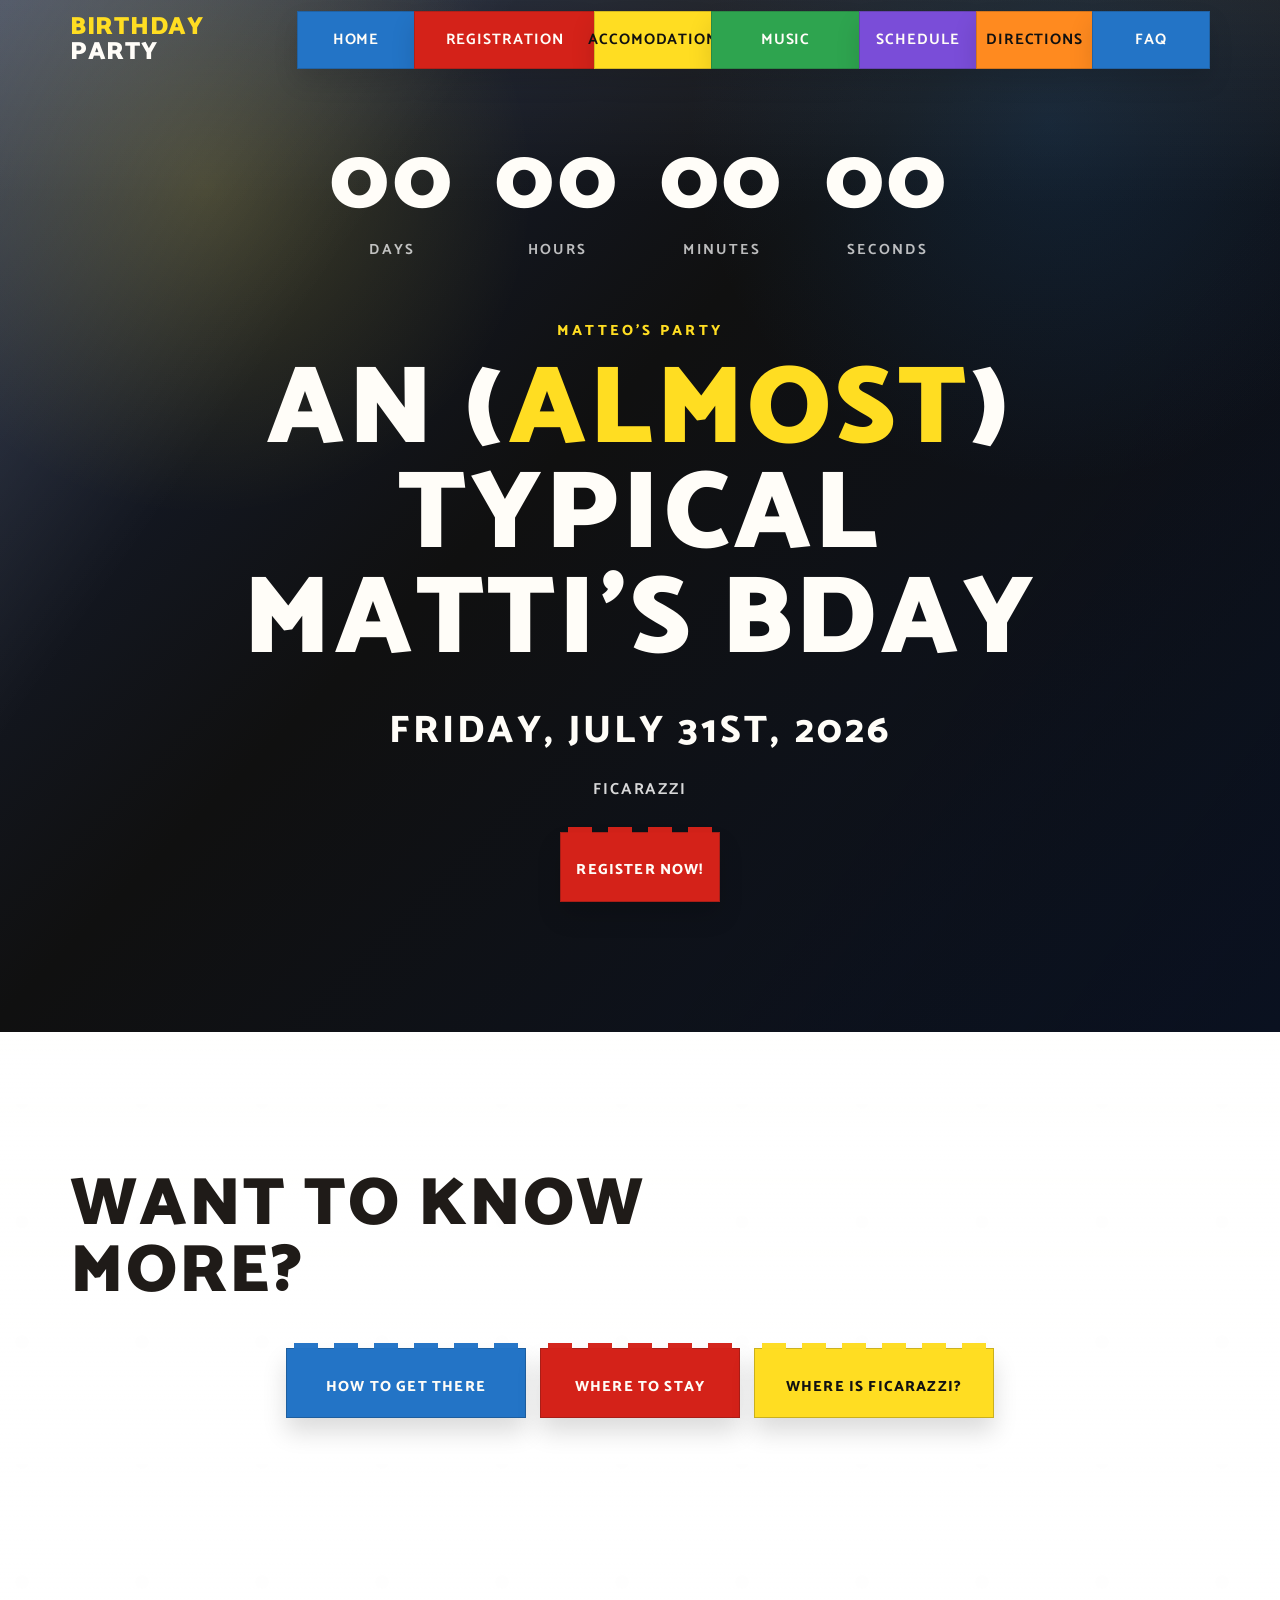
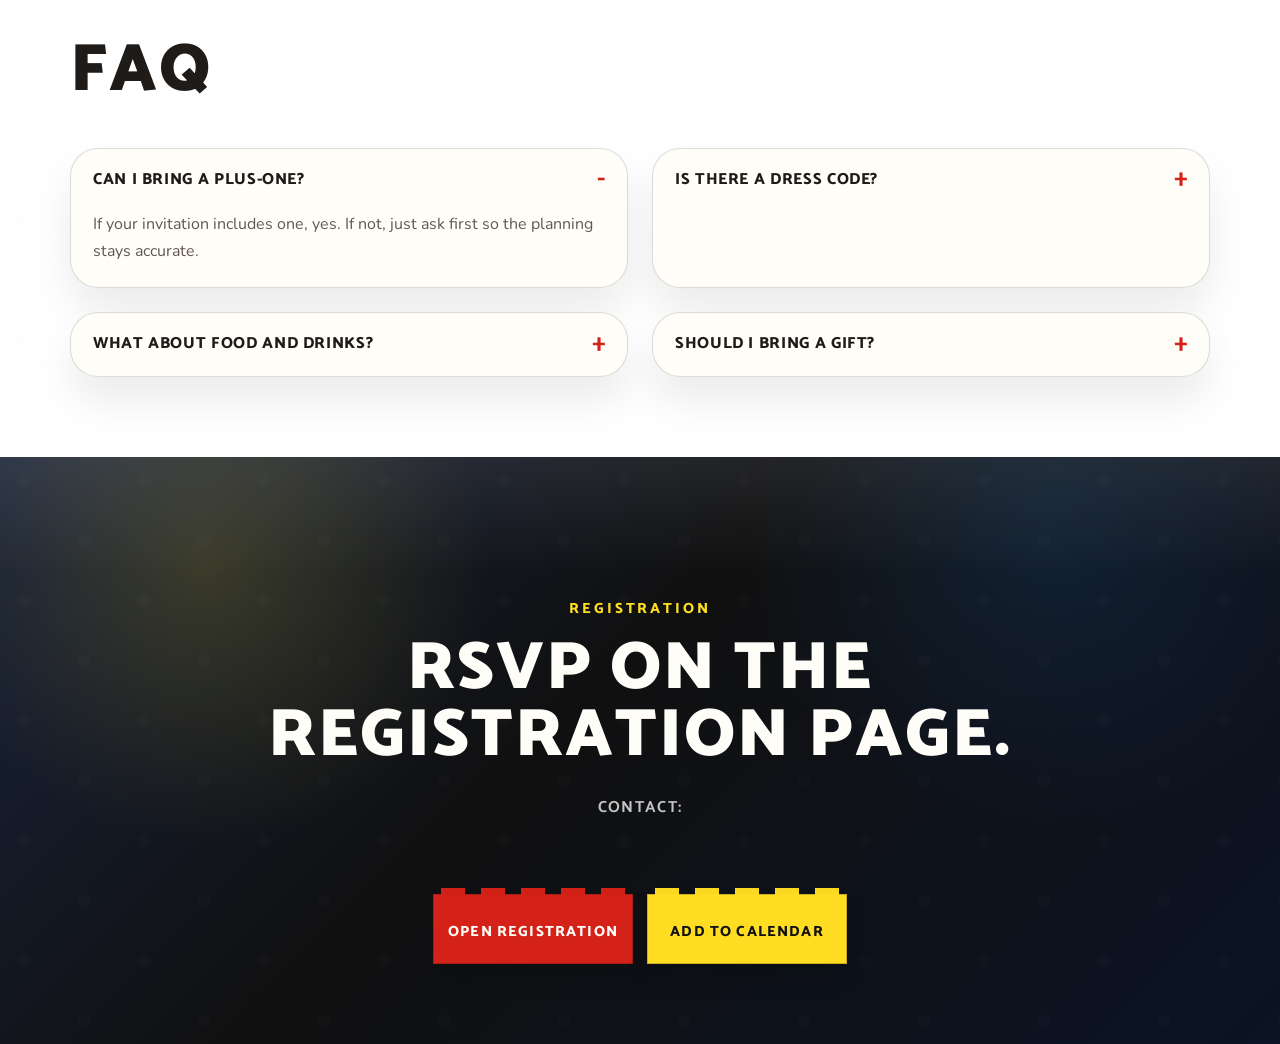
==== commit f526a113: "Updated website at Sun May 10 18:41:06 CEST 2026" ====
--- a/index.html
+++ b/index.html
@@ -92,7 +92,28 @@
         </div>
       </section> -->
 
-      <section class="brick-banner">
+      <section class="section section-white" id="faq">
+        <div class="container">
+          <div class="section-heading reveal">
+            <h2>Want to know more?</h2>
+          </div>
+
+          <div class="hero-actions">
+                  <a class="button button-dark-outline brick-6" href="work_in_progress.html">
+                    How to get there
+                  </a>
+                  <a class="button button-primary brick-5" href="work_in_progress.html">
+                    Where to stay
+                  </a>
+                  <a class="button button-outline brick-6" href="#" data-map-link>
+                    Where is Ficarazzi?
+                  </a>
+          </div>
+
+        </div>
+      </section>
+
+      <!-- <section class="brick-banner">
         <div class="container brick-banner-shell reveal">
           <div class="brick-banner-header">
             <p class="section-kicker">Need to know more?</p>
@@ -103,7 +124,7 @@
             <a class="button brick-4 brick-banner-button" href="#faq">FAQ</a>
           </div>
         </div>
-      </section>
+      </section> -->
 
       <!-- <section class="section section-light music-promo-section" id="music">
         <div class="container music-promo-shell">
@@ -157,23 +178,22 @@
             <details class="faq-card reveal">
               <summary>Is there a dress code?</summary>
               <p>
-                Nothing formal. Just come tidy and comfortable.
+                Yes, but it will be revealed later! For now, just know that it won't be formal, so feel free to come in something comfortable and fun.
               </p>
             </details>
 
             <details class="faq-card reveal">
               <summary>What about food and drinks?</summary>
               <p>
-                There will be food, drinks, and non-alcoholic options. Use the
-                RSVP note field for allergies or preferences.
+                There will be (amazing) food and drinks. Use the
+                RSVP note field for allergies or preferences!
               </p>
             </details>
 
             <details class="faq-card reveal">
               <summary>Should I bring a gift?</summary>
               <p>
-                Presence matters more than presents. If you want to bring
-                something, keep it thoughtful and simple.
+                No! I truly mean it when I say that your presence is what is most important to me. If you really want to do more, please consider a donation toward the <a class="highlight-link" href="work_in_progress.html">far-away-friends-fund</a> that will help cover travel costs for those coming from afar!
               </p>
             </details>
           </div>
--- a/styles.css
+++ b/styles.css
@@ -44,6 +44,17 @@
 a {
   color: inherit;
   text-decoration: none;
+}
+
+.highlight-link {
+  color: var(--accent);
+  font-weight: 700;
+  text-decoration: underline;
+  text-decoration-thickness: 2px;
+  text-decoration-color: rgba(214, 34, 25, 0.8);
+  background: rgba(255, 229, 153, 0.55);
+  border-radius: 4px;
+  padding: 0 0.15rem;
 }
 
 button,
@@ -1383,7 +1394,7 @@
   position: relative;
   isolation: isolate;
   overflow: visible;
-  inline-size: calc(var(--brick-stud-count) * var(--brick-stud-size) + 32px);
+  inline-size: calc(var(--brick-stud-count) * var(--brick-stud-size));
   min-height: 70px;
   padding: 22px 16px 14px;
   border: 1.5px solid rgba(17, 17, 17, 0.22);
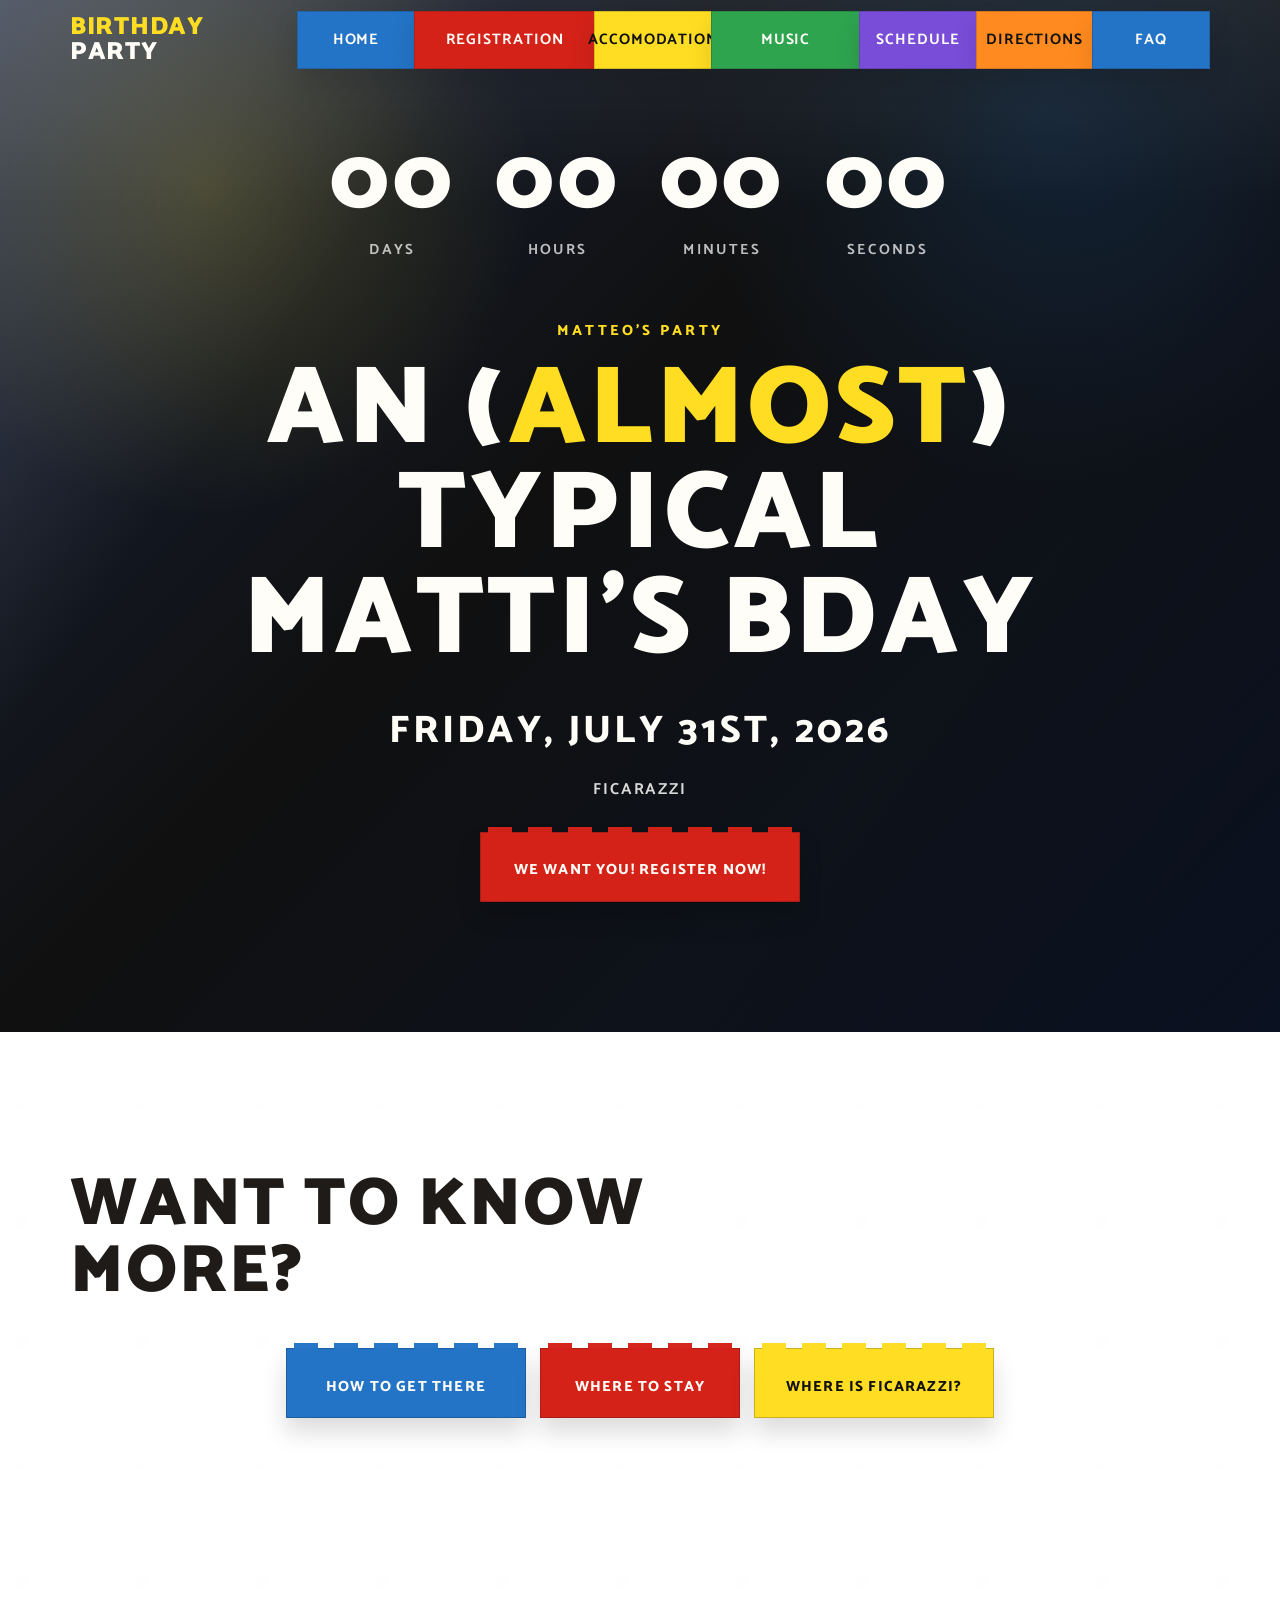
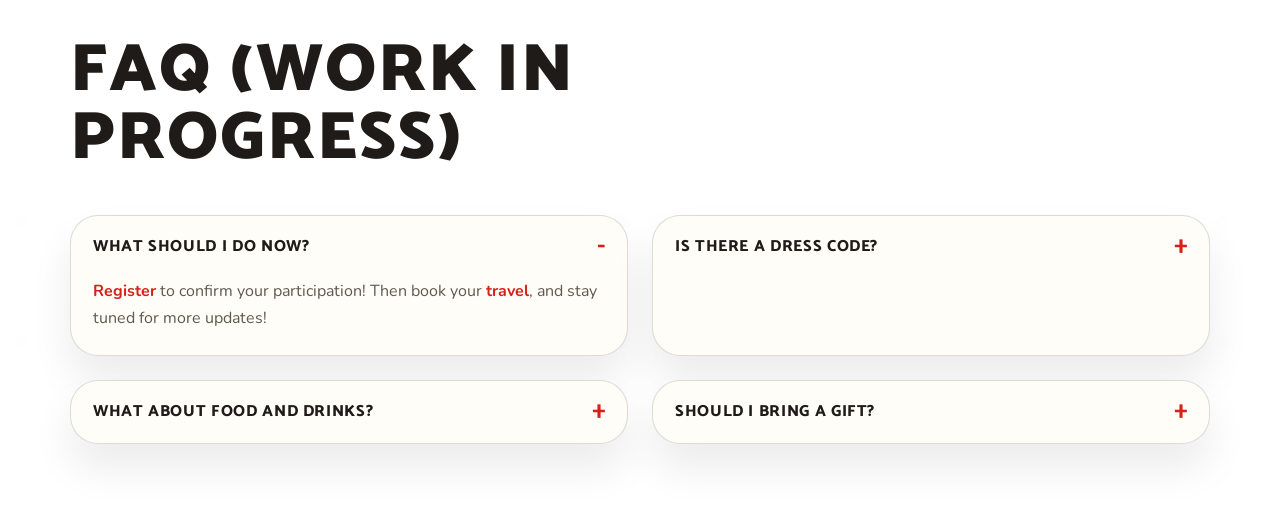
==== commit 231df8e5: "Updated website at Sun May 10 19:07:14 CEST 2026" ====
--- a/index.html
+++ b/index.html
@@ -58,7 +58,7 @@
             </p>
 
             <div class="hero-actions">
-              <a class="button button-primary brick-4" href="rsvp.html">Register now!</a>
+              <a class="button button-primary brick-8" href="rsvp.html">We want you! Register now!</a>
               <!-- <a class="button button-dark-outline brick-4" href="#schedule">
                 View schedule
               </a> -->
@@ -163,15 +163,14 @@
       <section class="section section-white" id="faq">
         <div class="container">
           <div class="section-heading reveal">
-            <h2>FAQ</h2>
+            <h2>FAQ (work in progress)</h2>
           </div>
 
           <div class="faq-grid">
             <details class="faq-card reveal" open>
-              <summary>Can I bring a plus-one?</summary>
-              <p>
-                If your invitation includes one, yes. If not, just ask first so
-                the planning stays accurate.
+              <summary>What should I do now?</summary>
+              <p>
+                <a class="highlight-link" href="rsvp.html">Register</a> to confirm your participation! Then book your <a class="highlight-link" href="work_in_progress.html">travel</a>, and stay tuned for more updates!
               </p>
             </details>
 
@@ -200,7 +199,7 @@
         </div>
       </section>
 
-      <section class="rsvp-section" id="rsvp">
+      <!-- <section class="rsvp-section" id="rsvp">
         <div class="container rsvp-callout reveal">
           <div class="rsvp-copy">
             <p class="section-kicker">Registration</p>
@@ -218,7 +217,7 @@
             </button>
           </div>
         </div>
-      </section>
+      </section> -->
     </main>
 
     <div data-site-footer></div>
--- a/styles.css
+++ b/styles.css
@@ -49,12 +49,12 @@
 .highlight-link {
   color: var(--accent);
   font-weight: 700;
-  text-decoration: underline;
+  /* text-decoration: underline; */
   text-decoration-thickness: 2px;
   text-decoration-color: rgba(214, 34, 25, 0.8);
-  background: rgba(255, 229, 153, 0.55);
+  /* background: rgba(255, 229, 153, 0.55); */
   border-radius: 4px;
-  padding: 0 0.15rem;
+  /* padding: 0 0.15rem; */
 }
 
 button,
@@ -1475,6 +1475,11 @@
   --brick-stud-count: 6;
 }
 
+.lego-theme .button.brick-8,
+.music-toggle.brick-8 {
+  --brick-stud-count: 8;
+}
+
 .lego-theme .hero-actions,
 .lego-theme .form-actions,
 .lego-theme .callout-actions {
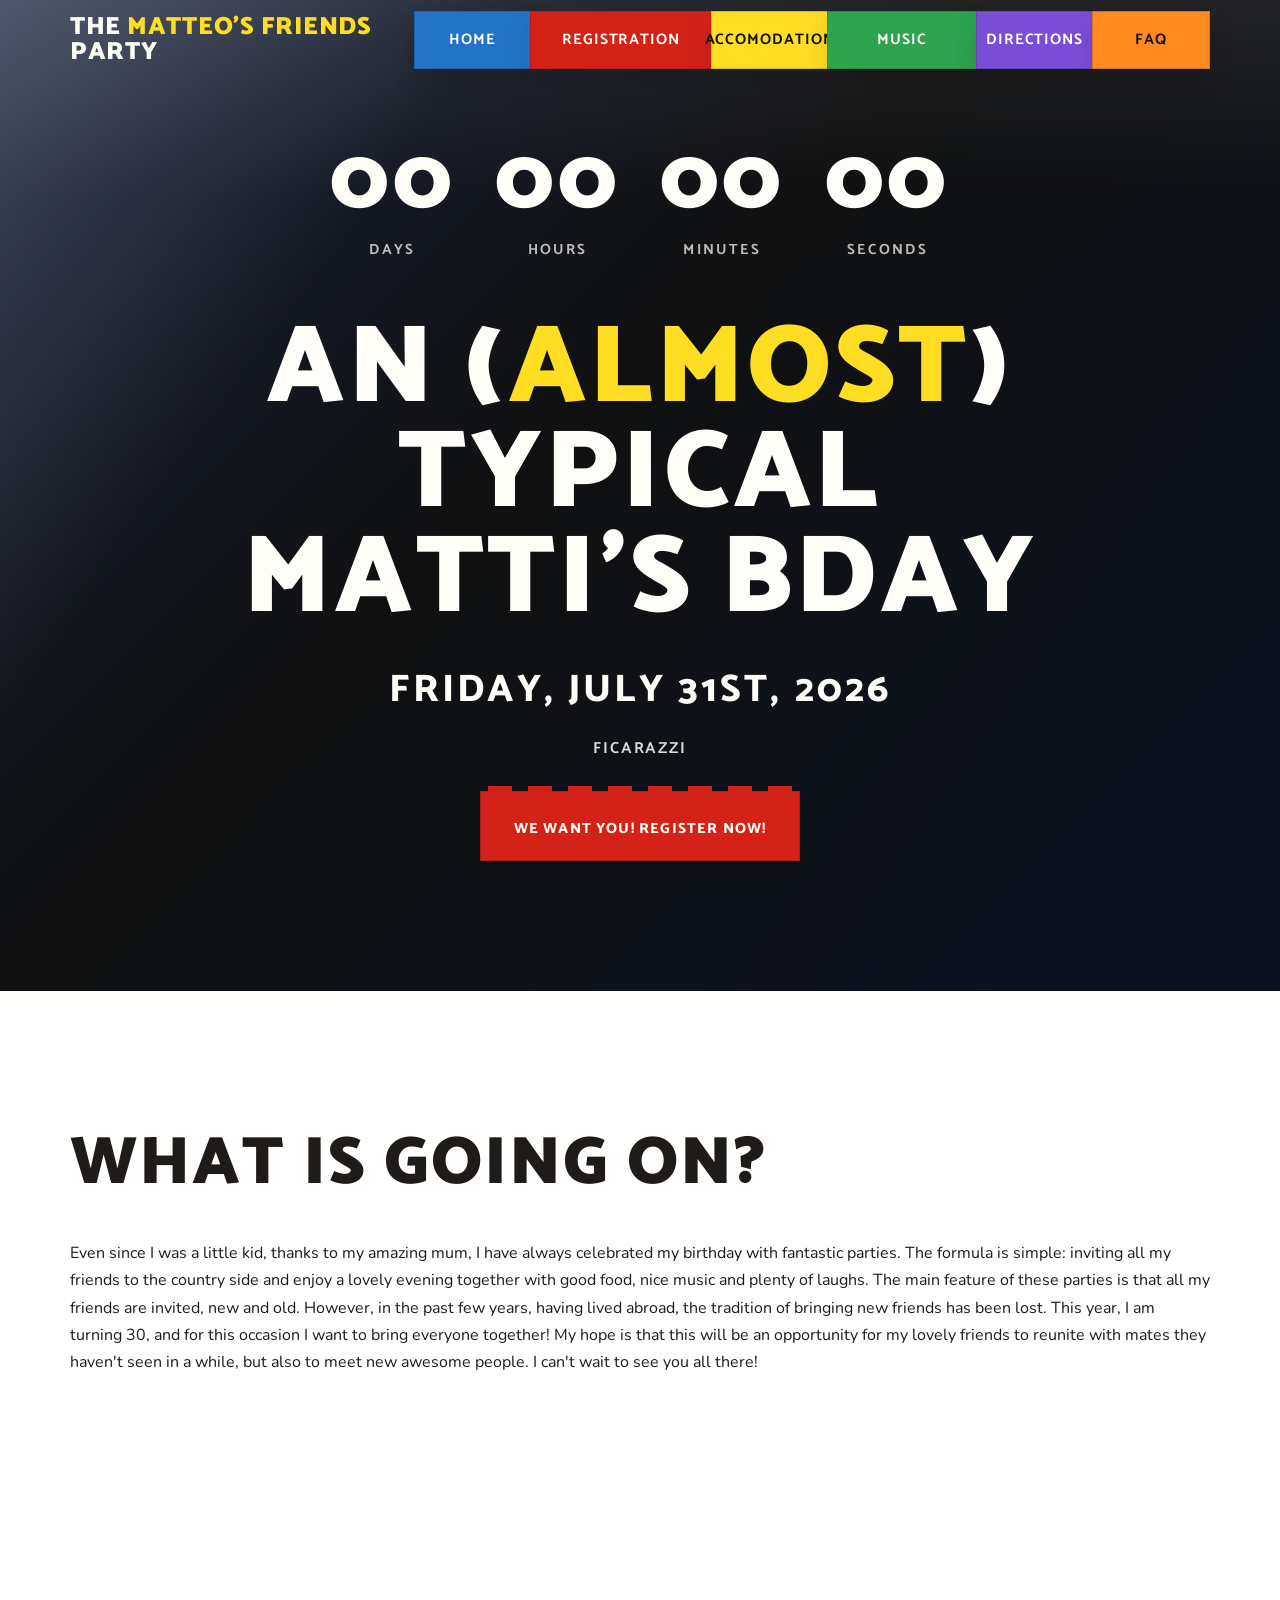
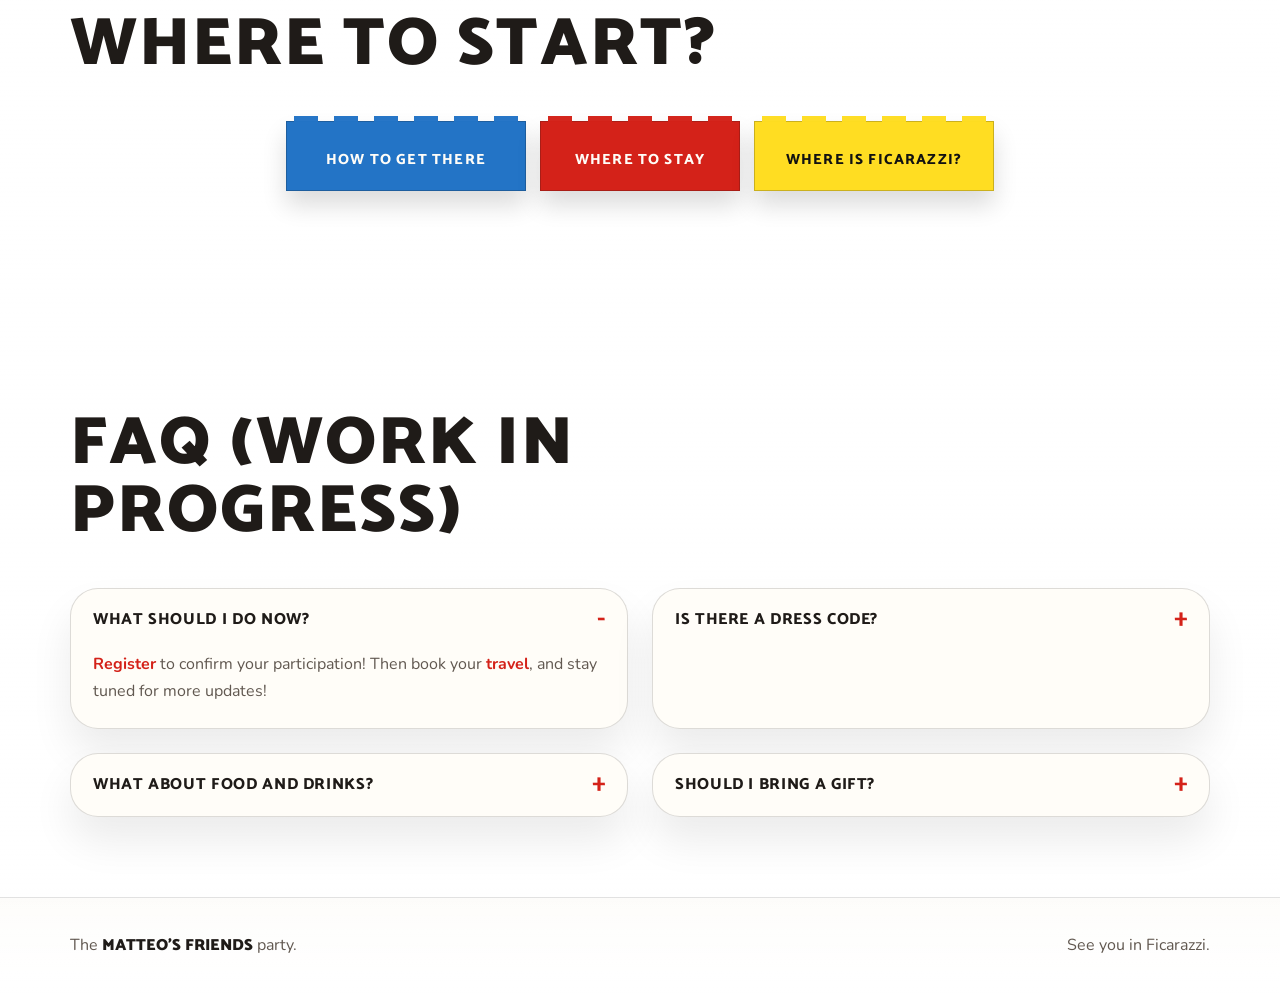
==== commit 8b71b4cf: "Updated website at Mon May 11 03:20:49 CEST 2026" ====
--- a/index.html
+++ b/index.html
@@ -43,7 +43,7 @@
           </div>
 
           <div class="hero-copy reveal">
-            <p class="hero-kicker">Matteo's party</p>
+            <!-- <p class="hero-kicker">Matteo's party</p> -->
             <h1>
               An (<span class="hero-accent" data-host-name>almost</span>) Typical
               <span data-event-name>Matti's Bday</span>
@@ -67,6 +67,21 @@
         </div>
       </section>
 
+      <section class="section section-white" id="event-info">
+        <div class="container">
+          <div class="section-heading reveal">
+            <h2>What is going on?</h2>
+          </div>
+          <div class="reveal">
+            <p>
+              Even since I was a little kid, thanks to my amazing mum, I have always celebrated my birthday with fantastic parties. The formula is simple: inviting all my friends to the country side and enjoy a lovely evening together with good food, nice music and plenty of laughs. 
+              The main feature of these parties is that all my friends are invited, new and old. However, in the past few years, having lived abroad, the tradition of bringing new friends has been lost. This year, I am turning 30, and for this occasion I want to bring everyone together!
+              My hope is that this will be an opportunity for my lovely friends to reunite with mates they haven't seen in a while, but also to meet new awesome people. I can't wait to see you all there!
+            </p>
+          </div>
+        </div>
+      </section>
+
       <!-- <section class="event-banner">
         <div class="container event-banner-grid">
           <article class="banner-block reveal">
@@ -92,14 +107,16 @@
         </div>
       </section> -->
 
+
+
       <section class="section section-white" id="faq">
         <div class="container">
           <div class="section-heading reveal">
-            <h2>Want to know more?</h2>
+            <h2>Where to start?</h2>
           </div>
 
           <div class="hero-actions">
-                  <a class="button button-dark-outline brick-6" href="work_in_progress.html">
+                  <a class="button button-dark-outline brick-6" href="directions.html">
                     How to get there
                   </a>
                   <a class="button button-primary brick-5" href="work_in_progress.html">
@@ -170,7 +187,7 @@
             <details class="faq-card reveal" open>
               <summary>What should I do now?</summary>
               <p>
-                <a class="highlight-link" href="rsvp.html">Register</a> to confirm your participation! Then book your <a class="highlight-link" href="work_in_progress.html">travel</a>, and stay tuned for more updates!
+                <a class="highlight-link" href="rsvp.html">Register</a> to confirm your participation! Then book your <a class="highlight-link" href="directions.html">travel</a>, and stay tuned for more updates!
               </p>
             </details>
 
--- a/styles.css
+++ b/styles.css
@@ -1286,10 +1286,8 @@
   --border: rgba(17, 17, 17, 0.14);
   --shadow: 0 22px 42px rgba(0, 0, 0, 0.1);
   font-family: "Nunito", "Roboto", sans-serif;
-  background:
-    radial-gradient(circle at 22px 22px, rgba(0, 0, 0, 0.05) 0, rgba(0, 0, 0, 0.05) 6px, transparent 7px),
-    linear-gradient(180deg, #f4f0e7 0%, #fbfaf7 38%, #ffffff 100%);
-  background-size: 120px 120px, auto;
+  background: linear-gradient(180deg, #f4f0e7 0%, #fbfaf7 38%, #ffffff 100%);
+  background-size: auto;
 }
 
 .lego-theme .brand-accent {
@@ -1489,15 +1487,11 @@
 .lego-theme .hero,
 .lego-theme .subpage-hero {
   background:
-    radial-gradient(circle at 16% 18%, rgba(255, 221, 34, 0.18), transparent 24%),
-    radial-gradient(circle at 82% 12%, rgba(35, 116, 198, 0.18), transparent 26%),
     linear-gradient(180deg, rgba(255, 255, 255, 0.08), transparent 20%),
     var(--hero-bg-image),
     linear-gradient(135deg, #18233d 0%, #101010 44%, #0b1324 100%);
   background-position:
     center center,
-    center center,
-    center center,
     var(--hero-bg-position),
     center center;
   background-repeat: no-repeat;
@@ -1506,11 +1500,8 @@
 
 .lego-theme .hero::before,
 .lego-theme .subpage-hero::before {
-  background-image:
-    radial-gradient(circle at 24px 24px, rgba(255, 255, 255, 0.05) 0, rgba(255, 255, 255, 0.05) 6px, transparent 7px),
-    radial-gradient(circle at 84px 84px, rgba(255, 255, 255, 0.05) 0, rgba(255, 255, 255, 0.05) 6px, transparent 7px);
-  background-size: 120px 120px;
-  opacity: 0.34;
+  background-image: none;
+  opacity: 0;
 }
 
 .lego-theme .hero::after,
@@ -1832,8 +1823,6 @@
 
 .lego-theme .rsvp-section {
   background:
-    radial-gradient(circle at 16% 18%, rgba(255, 221, 34, 0.16), transparent 24%),
-    radial-gradient(circle at 82% 12%, rgba(35, 116, 198, 0.16), transparent 26%),
     linear-gradient(180deg, rgba(255, 255, 255, 0.08), transparent 20%),
     linear-gradient(135deg, #18233d 0%, #101010 44%, #0b1324 100%);
 }
@@ -1850,12 +1839,9 @@
   content: "";
   position: absolute;
   inset: 0;
-  background-image:
-    radial-gradient(circle at 24px 24px, rgba(255, 255, 255, 0.05) 0, rgba(255, 255, 255, 0.05) 6px, transparent 7px),
-    radial-gradient(circle at 84px 84px, rgba(255, 255, 255, 0.05) 0, rgba(255, 255, 255, 0.05) 6px, transparent 7px);
-  background-size: 120px 120px;
+  background-image: none;
   pointer-events: none;
-  opacity: 0.28;
+  opacity: 0;
 }
 
 .lego-theme .venue-meta article,
@@ -2072,11 +2058,8 @@
   content: "";
   position: absolute;
   inset: 0;
-  background-image:
-    radial-gradient(circle at 24px 24px, rgba(255, 255, 255, 0.05) 0, rgba(255, 255, 255, 0.05) 6px, transparent 7px),
-    radial-gradient(circle at 84px 84px, rgba(255, 255, 255, 0.05) 0, rgba(255, 255, 255, 0.05) 6px, transparent 7px);
-  background-size: 120px 120px;
-  opacity: 0.35;
+  background-image: none;
+  opacity: 0;
 }
 
 .music-stage-shell,
@@ -2188,12 +2171,9 @@
   content: "";
   position: absolute;
   inset: 0;
-  background-image:
-    radial-gradient(circle at 24px 24px, rgba(0, 0, 0, 0.18) 0, rgba(0, 0, 0, 0.18) 7px, transparent 8px),
-    radial-gradient(circle at 84px 84px, rgba(255, 255, 255, 0.1) 0, rgba(255, 255, 255, 0.1) 7px, transparent 8px);
-  background-size: 120px 120px;
+  background-image: none;
   pointer-events: none;
-  opacity: 0.42;
+  opacity: 0;
 }
 
 .music-grid::after {
@@ -2282,7 +2262,7 @@
   left: 50%;
   bottom: 28px;
   z-index: 2;
-  inline-size: calc(var(--brick-stud-count) * var(--brick-stud-size) + 32px);
+  inline-size: calc(var(--brick-stud-count) * var(--brick-stud-size));
   overflow: visible;
   min-height: 72px;
   padding: 22px 16px 14px;
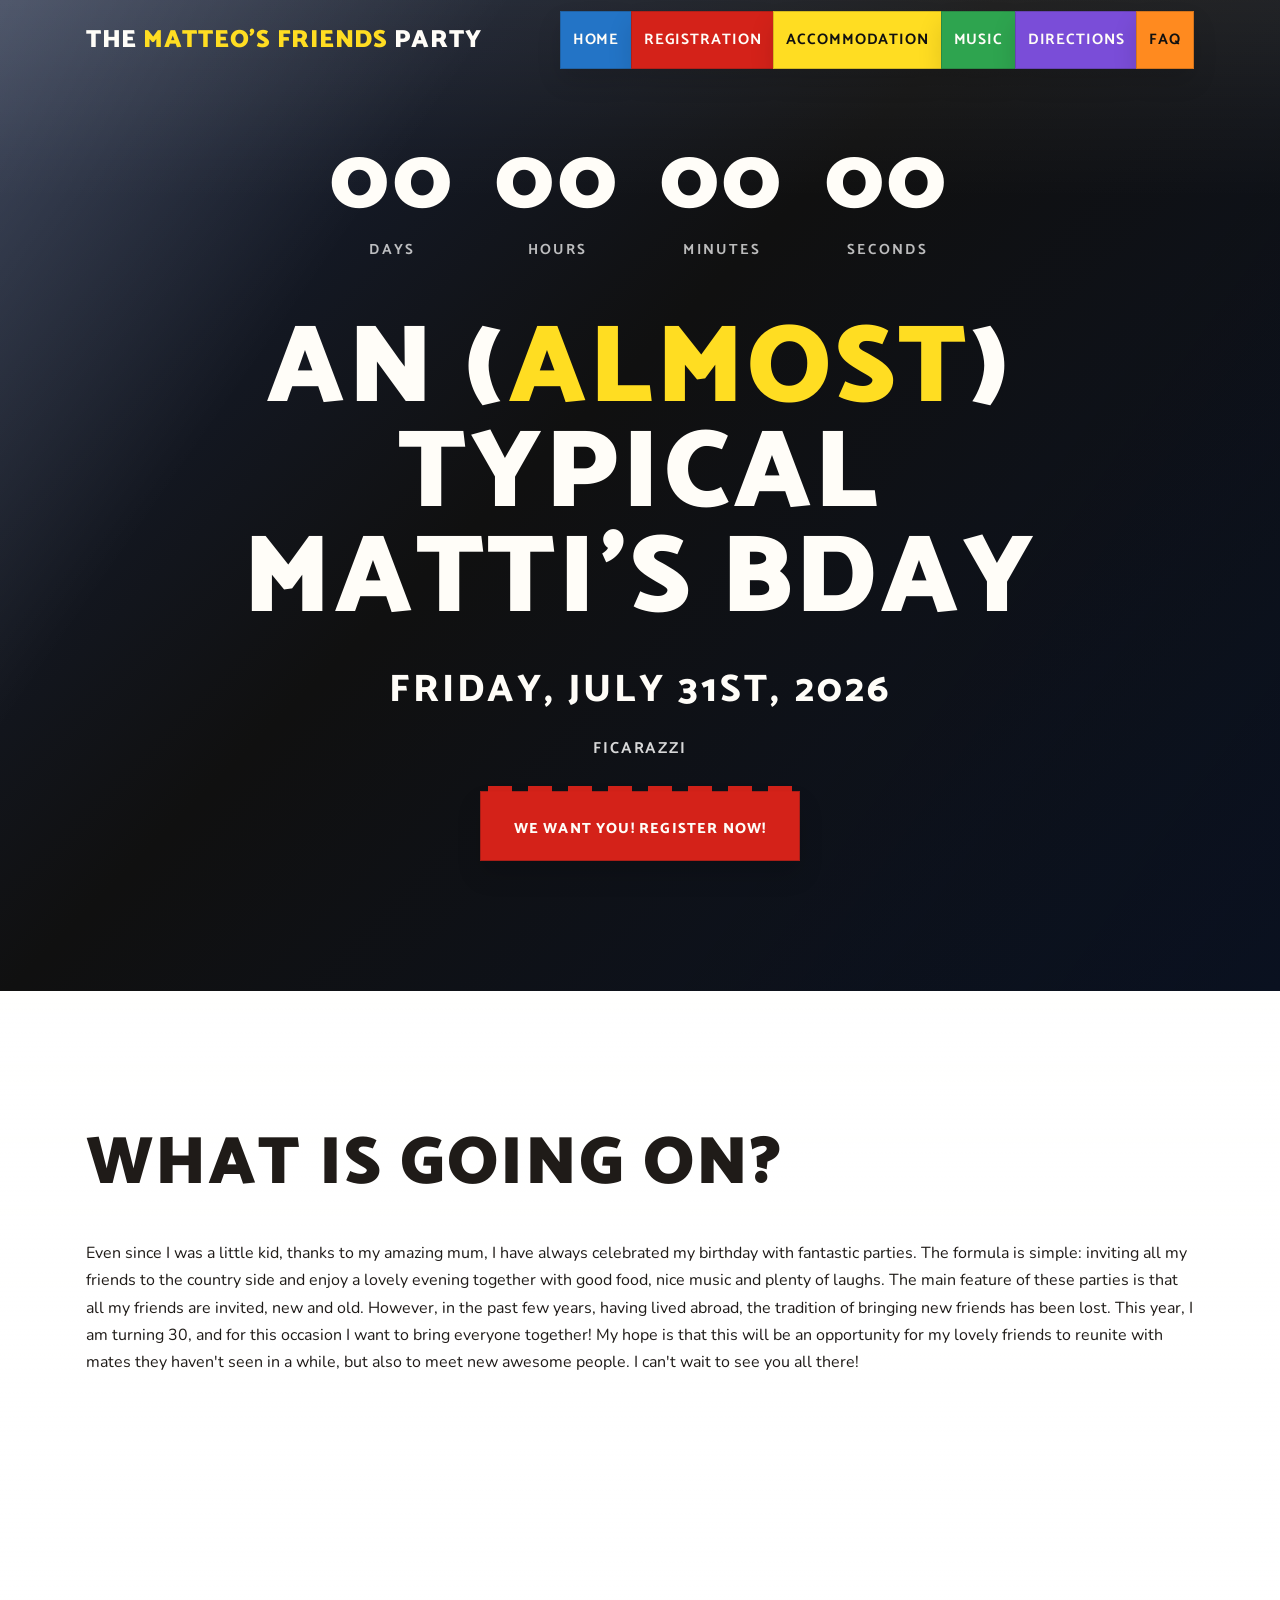
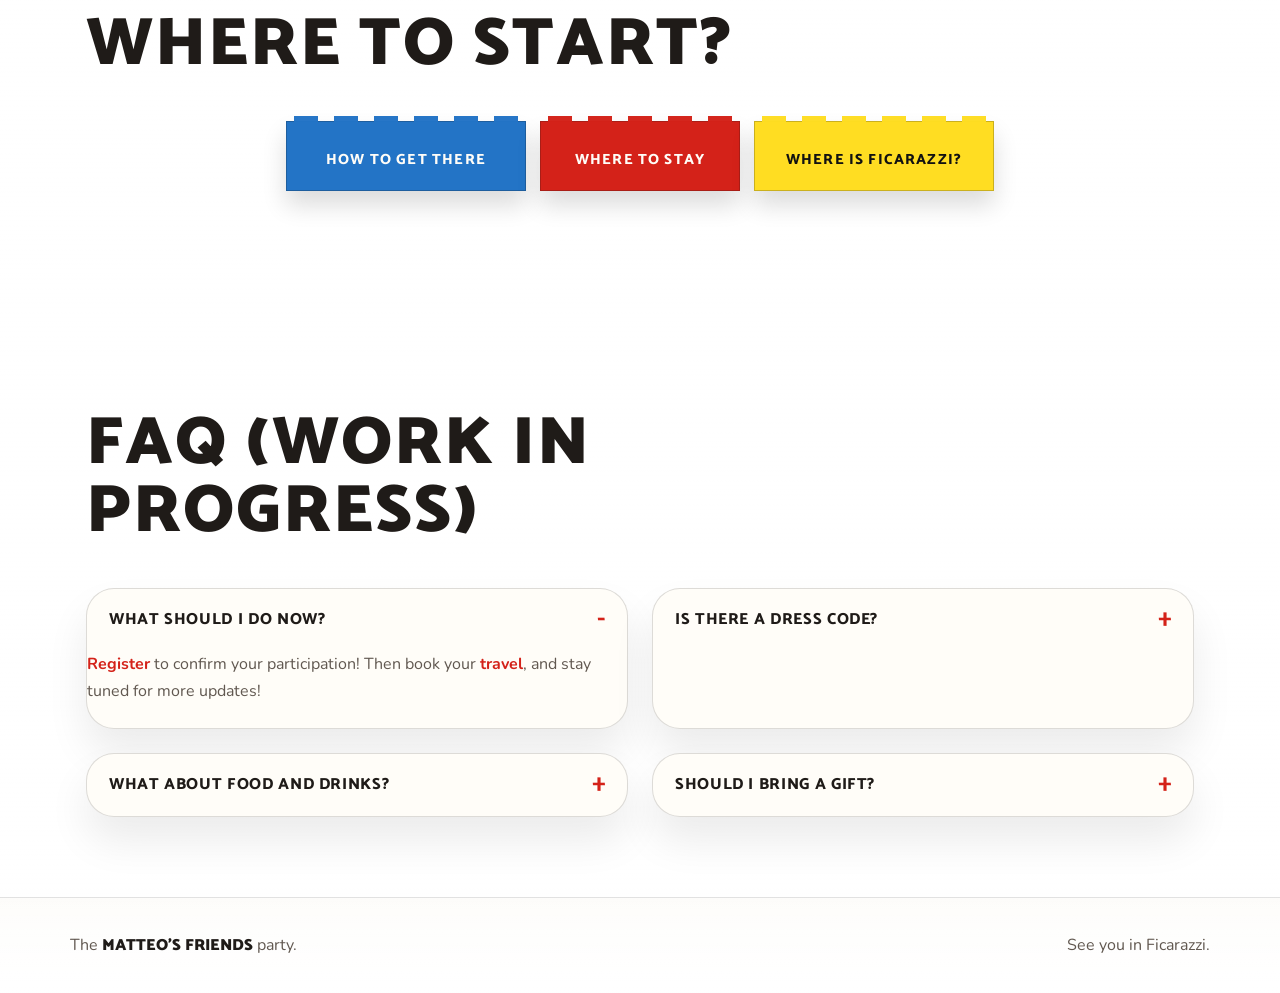
==== commit 0eaae345: "Updated website at Mon May 11 21:46:35 CEST 2026" ====
--- a/index.html
+++ b/index.html
@@ -119,7 +119,7 @@
                   <a class="button button-dark-outline brick-6" href="directions.html">
                     How to get there
                   </a>
-                  <a class="button button-primary brick-5" href="work_in_progress.html">
+                  <a class="button button-primary brick-5" href="accommodation.html">
                     Where to stay
                   </a>
                   <a class="button button-outline brick-6" href="#" data-map-link>
--- a/styles.css
+++ b/styles.css
@@ -8,7 +8,8 @@
   --muted: #626262;
   --border: #dfdfdf;
   --shadow: 5px 5px 30px rgba(0, 0, 0, 0.05);
-  --container: min(1140px, calc(100vw - 32px));
+  --container: 1140px;
+  --container-gutter: clamp(12px, 2.8vw, 16px);
   --hero-bg-image: none;
   --hero-bg-position: center center;
   --countdown-bg-image: none;
@@ -35,6 +36,11 @@
   font-size: 16px;
   line-height: 1.7;
   background: var(--white);
+}
+
+body.subpage {
+  display: flex;
+  flex-direction: column;
 }
 
 body.nav-open {
@@ -74,8 +80,9 @@
 }
 
 .container {
-  width: var(--container);
+  width: min(100%, var(--container));
   margin: 0 auto;
+  padding-inline: var(--container-gutter);
 }
 
 .site-header {
@@ -746,7 +753,7 @@
 .rsvp-layout {
   display: grid;
   grid-template-columns: minmax(0, 1.2fr) minmax(320px, 0.8fr);
-  gap: 36px;
+  gap: clamp(24px, 3vw, 36px);
   align-items: start;
 }
 
@@ -932,9 +939,13 @@
   content: "-";
 }
 
+.faq-card > div {
+  padding: 0 22px 22px;
+}
+
 .faq-card p {
   margin: 0;
-  padding: 0 22px 22px;
+  padding: 0 0 22px;
   color: var(--muted);
 }
 
@@ -1016,8 +1027,15 @@
   color: rgba(255, 255, 255, 0.72);
 }
 
-.subpage-main {
-  min-height: 100vh;
+body.subpage .subpage-main {
+  flex: 1 0 auto;
+  min-height: 0;
+  display: flex;
+  flex-direction: column;
+}
+
+body.subpage .subpage-main > section:only-child {
+  flex: 1 0 auto;
 }
 
 .subpage-hero {
@@ -1075,11 +1093,30 @@
 }
 
 .rsvp-page-section {
-  padding-top: 72px;
+  display: flex;
+  align-items: center;
+  padding-top: clamp(48px, 4vh, 88px);
+  padding-bottom: clamp(8px, 2vh, 24px);
 }
 
 .rsvp-page-section .hero-actions {
   justify-content: flex-start;
+}
+
+@media (min-width: 1500px) {
+  .rsvp-page-section {
+    padding-top: 36px;
+    padding-bottom: 8px;
+  }
+
+  .rsvp-form {
+    padding: 18px 22px;
+  }
+
+  .rsvp-summary,
+  .rsvp-info-grid {
+    margin-top: 20px;
+  }
 }
 
 .thank-you-panel {
@@ -1148,7 +1185,7 @@
 }
 
 .rsvp-form {
-  padding: 30px;
+  padding: clamp(20px, 3.5vw, 30px);
   color: var(--text);
 }
 
@@ -1173,9 +1210,21 @@
   text-transform: uppercase;
 }
 
+.rsvp-form label small {
+  display: block;
+  margin-top: 4px;
+  color: var(--muted);
+  font-size: 0.84rem;
+  font-weight: 700;
+  letter-spacing: 0.03em;
+  line-height: 1.35;
+  text-transform: none;
+}
+
 .rsvp-form .checkbox-label {
   display: flex;
-  align-items: center;
+  flex-wrap: wrap;
+  align-items: flex-start;
   gap: 10px;
   text-transform: none;
   font-weight: 600;
@@ -1184,6 +1233,14 @@
 .rsvp-form .checkbox-label input[type="checkbox"] {
   width: auto;
   margin: 0;
+}
+
+.rsvp-form .checkbox-label small {
+  flex: 0 0 calc(100% - 30px);
+  margin: 0 0 0 30px;
+  font-size: 0.95rem;
+  font-weight: 600;
+  letter-spacing: 0.01em;
 }
 
 .rsvp-form input,
@@ -1316,11 +1373,10 @@
 .lego-theme .site-nav a {
   --nav-brick-fill: var(--lego-blue);
   --nav-text: var(--white);
-  --nav-stud-count: 3;
   display: inline-flex;
   align-items: center;
   justify-content: center;
-  inline-size: calc(var(--nav-stud-count) * var(--nav-stud-size) + 22px);
+  inline-size: auto;
   min-height: 58px;
   padding: 14px 12px;
   border: 1.5px solid rgba(17, 17, 17, 0.18);
@@ -1349,7 +1405,7 @@
 .lego-theme .site-nav a:nth-child(6n + 3) {
   --nav-brick-fill: var(--lego-yellow);
   --nav-text: #111111;
-  --nav-stud-count: 3;
+  --nav-stud-count: 5;
 }
 
 .lego-theme .site-nav a:nth-child(6n + 4) {
@@ -3214,16 +3270,17 @@
     grid-template-columns: 1fr;
   }
 
+  .rsvp-page-section {
+    padding-top: clamp(88px, 14vw, 120px);
+    padding-bottom: 28px;
+  }
+
   .footer-inner {
     flex-direction: column;
   }
 }
 
 @media (max-width: 540px) {
-  .container {
-    width: min(100vw - 24px, var(--container));
-  }
-
   .hero-copy h1 {
     font-size: clamp(3rem, 17vw, 4.8rem);
   }
@@ -3249,7 +3306,7 @@
   }
 
   .rsvp-form {
-    padding: 24px;
+    padding: clamp(18px, 5vw, 24px);
   }
 
   .music-grid {
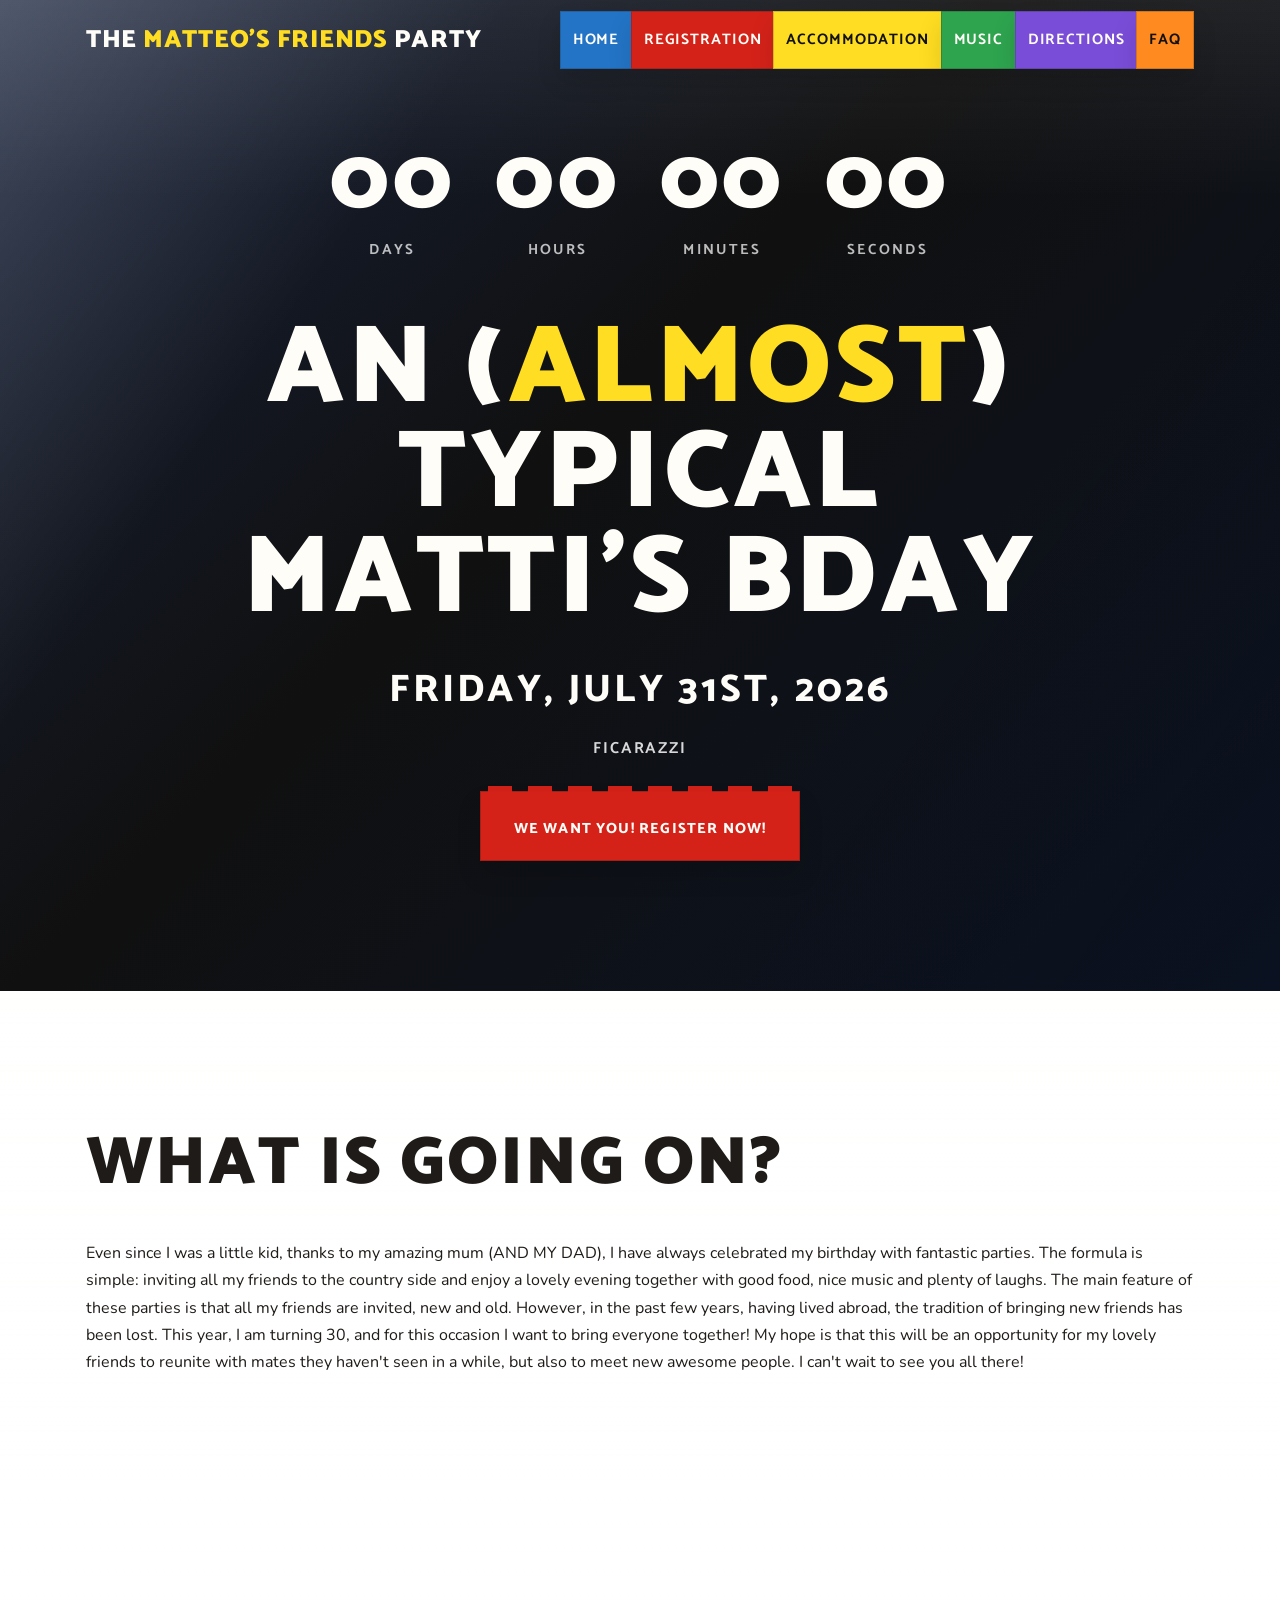
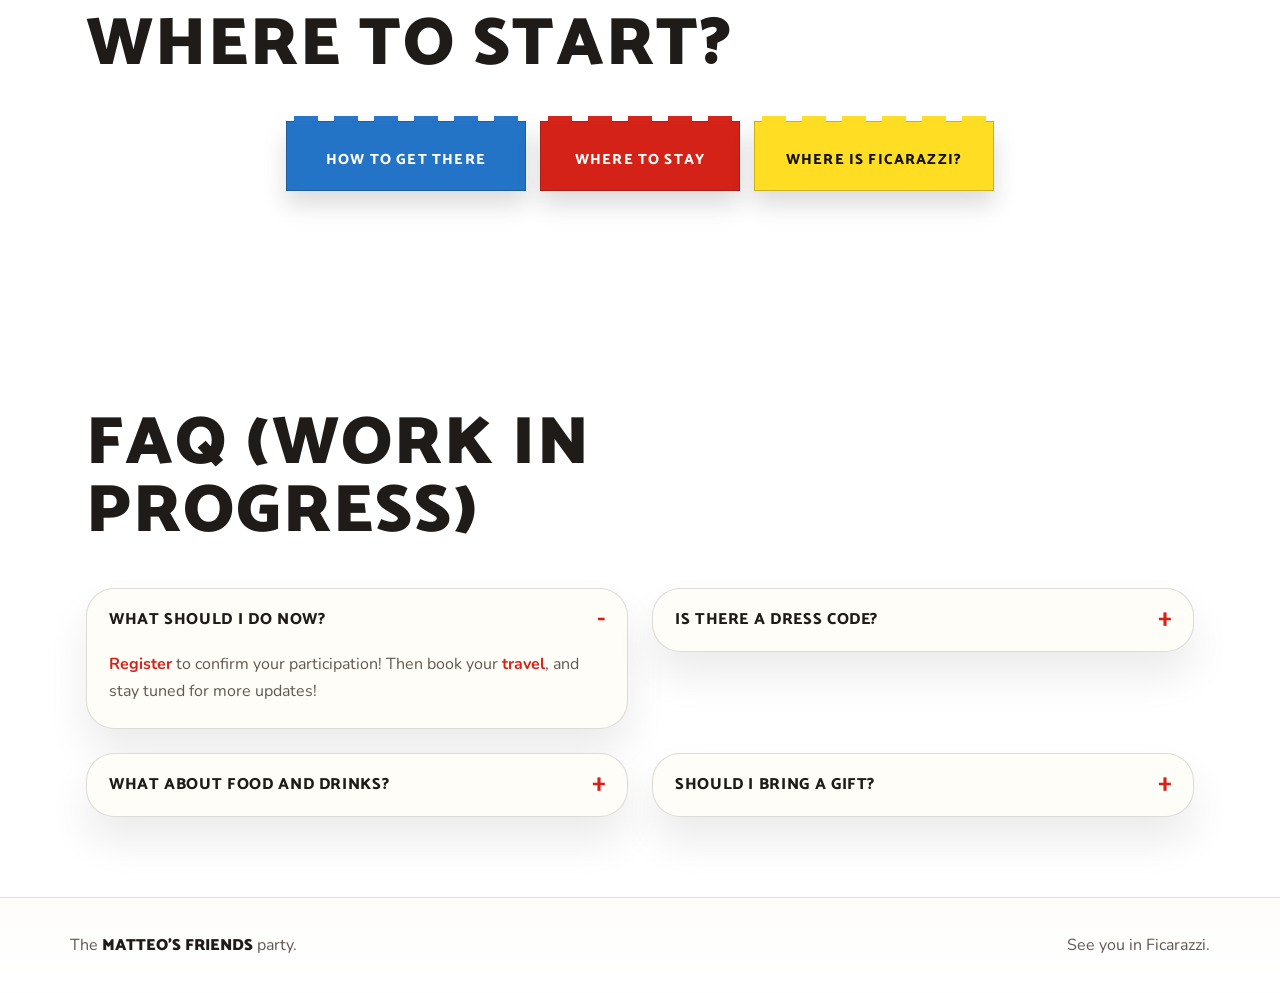
==== commit 4f3125e4: "Updated website at Sun May 17 11:32:23 CEST 2026" ====
--- a/index.html
+++ b/index.html
@@ -74,7 +74,7 @@
           </div>
           <div class="reveal">
             <p>
-              Even since I was a little kid, thanks to my amazing mum, I have always celebrated my birthday with fantastic parties. The formula is simple: inviting all my friends to the country side and enjoy a lovely evening together with good food, nice music and plenty of laughs. 
+              Even since I was a little kid, thanks to my amazing mum (AND MY DAD), I have always celebrated my birthday with fantastic parties. The formula is simple: inviting all my friends to the country side and enjoy a lovely evening together with good food, nice music and plenty of laughs. 
               The main feature of these parties is that all my friends are invited, new and old. However, in the past few years, having lived abroad, the tradition of bringing new friends has been lost. This year, I am turning 30, and for this occasion I want to bring everyone together!
               My hope is that this will be an opportunity for my lovely friends to reunite with mates they haven't seen in a while, but also to meet new awesome people. I can't wait to see you all there!
             </p>
--- a/styles.css
+++ b/styles.css
@@ -939,13 +939,17 @@
   content: "-";
 }
 
+.faq-card {
+  align-self: start;
+}
+
+.faq-card > p,
 .faq-card > div {
   padding: 0 22px 22px;
 }
 
 .faq-card p {
   margin: 0;
-  padding: 0 0 22px;
   color: var(--muted);
 }
 
@@ -1095,7 +1099,7 @@
 .rsvp-page-section {
   display: flex;
   align-items: center;
-  padding-top: clamp(48px, 4vh, 88px);
+  padding-top: 120px;
   padding-bottom: clamp(8px, 2vh, 24px);
 }
 
@@ -1105,7 +1109,7 @@
 
 @media (min-width: 1500px) {
   .rsvp-page-section {
-    padding-top: 36px;
+    padding-top: 120px;
     padding-bottom: 8px;
   }
 
@@ -1236,8 +1240,8 @@
 }
 
 .rsvp-form .checkbox-label small {
-  flex: 0 0 calc(100% - 30px);
-  margin: 0 0 0 30px;
+  flex: 1;
+  margin: 0;
   font-size: 0.95rem;
   font-weight: 600;
   letter-spacing: 0.01em;
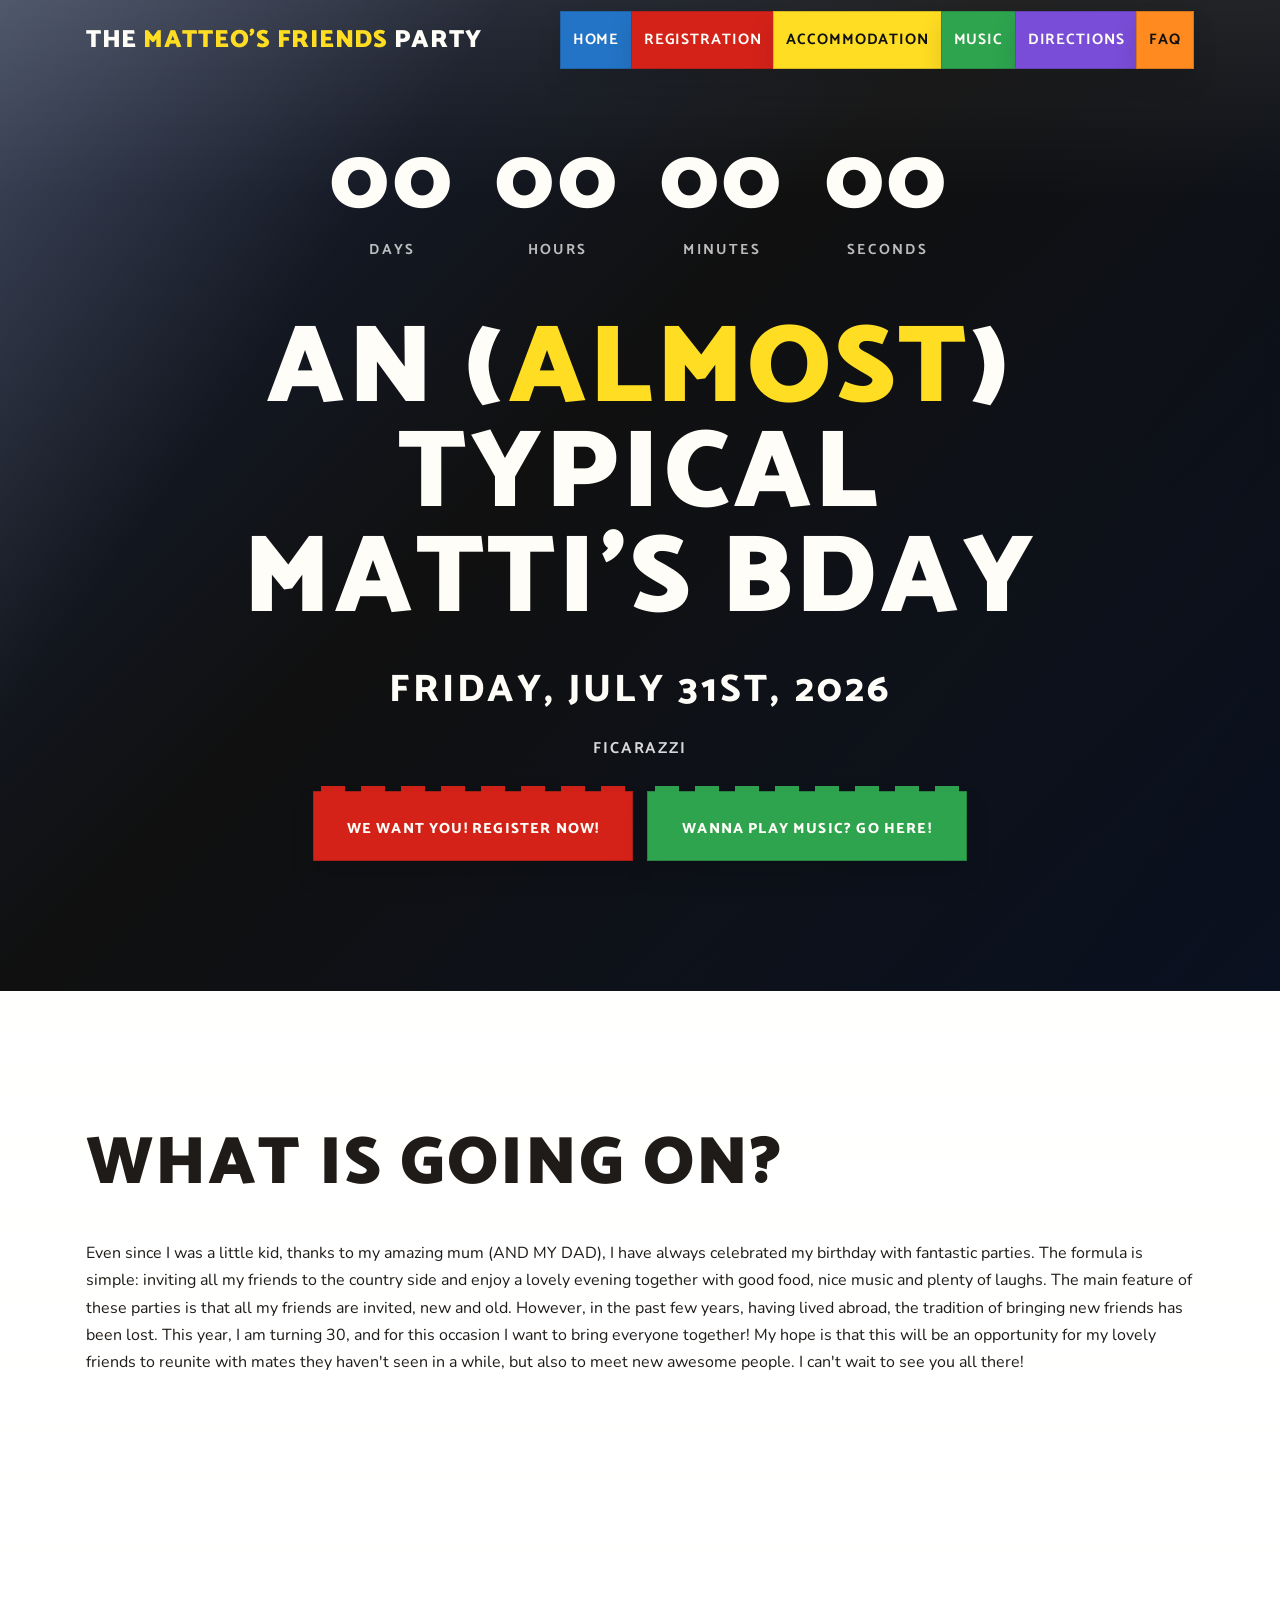
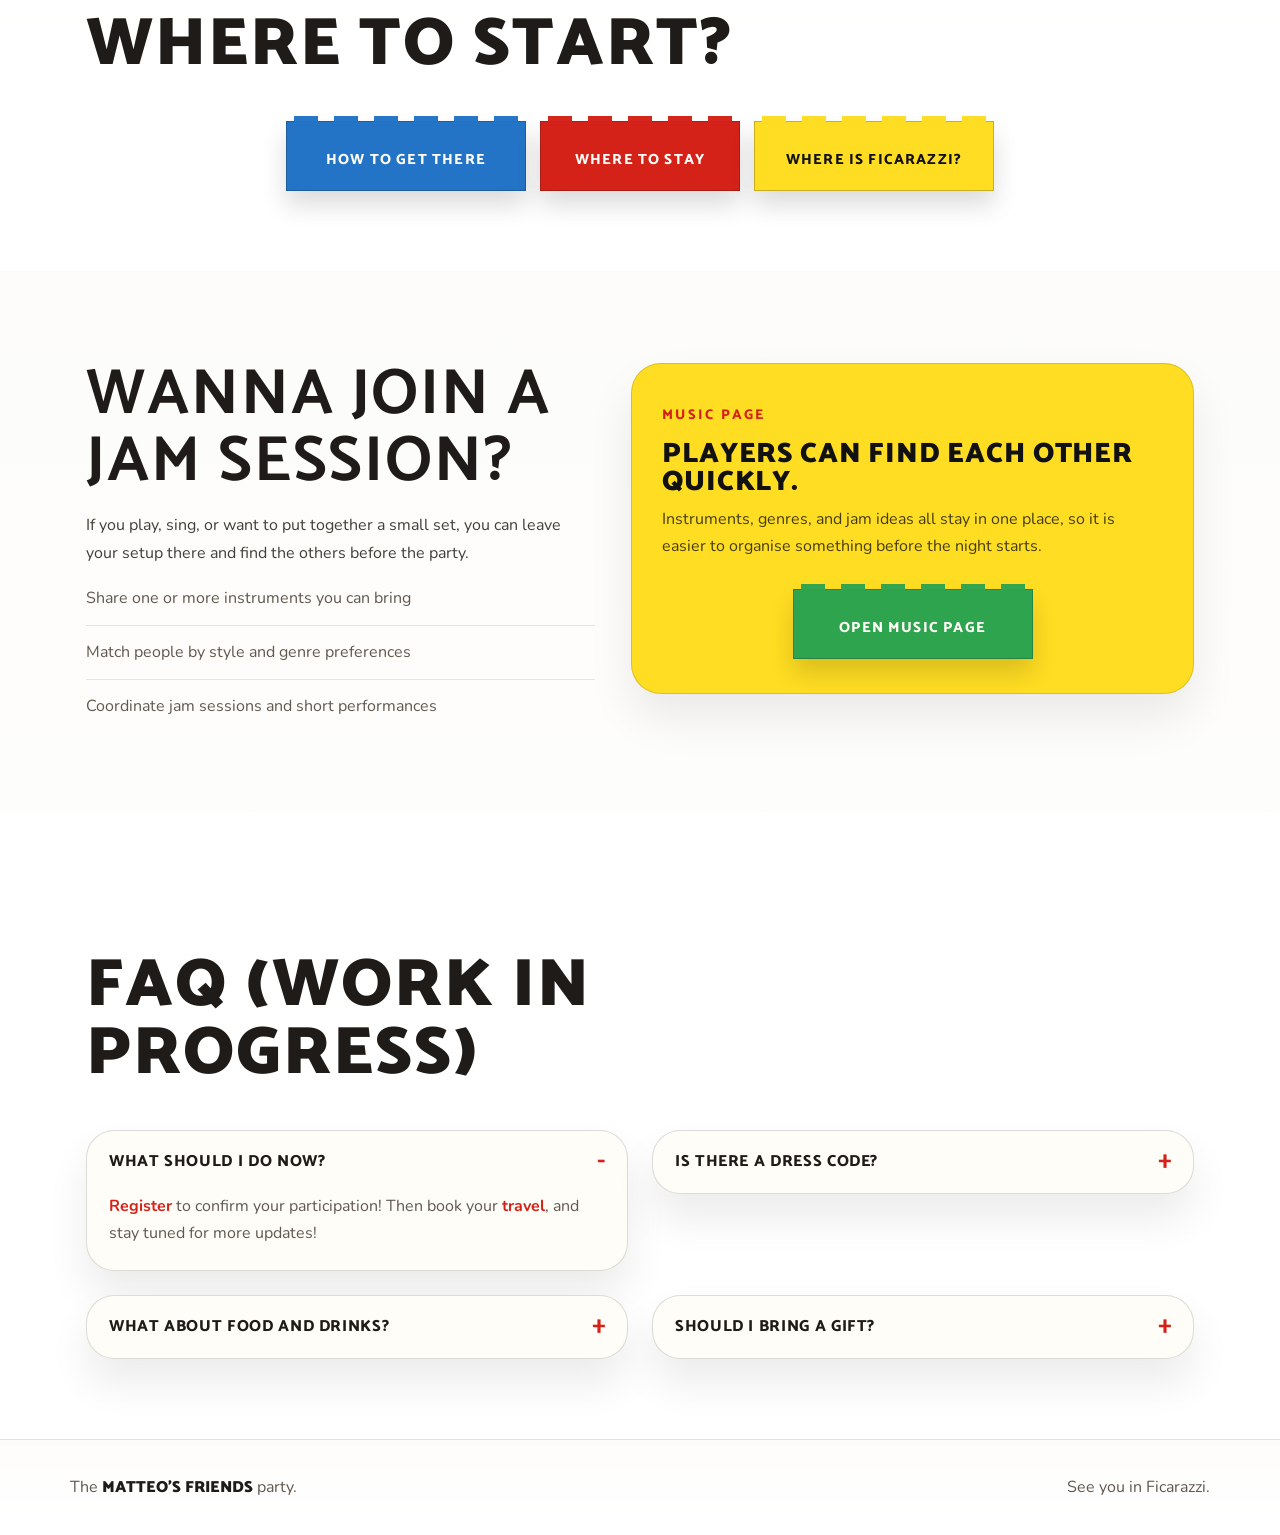
==== commit 58875ad3: "Updated website at Sun Jul  5 16:29:58 CEST 2026" ====
--- a/index.html
+++ b/index.html
@@ -59,9 +59,7 @@
 
             <div class="hero-actions">
               <a class="button button-primary brick-8" href="rsvp.html">We want you! Register now!</a>
-              <!-- <a class="button button-dark-outline brick-4" href="#schedule">
-                View schedule
-              </a> -->
+              <a class="button button-success brick-8" href="music.html">Wanna play music? Go here!</a>
             </div>
           </div>
         </div>
@@ -143,10 +141,10 @@
         </div>
       </section> -->
 
-      <!-- <section class="section section-light music-promo-section" id="music">
+      <section class="section section-light music-promo-section" id="music">
         <div class="container music-promo-shell">
           <div class="music-promo-copy reveal">
-            <p class="section-kicker">Music</p>
+            <!-- <p class="section-kicker">Music</p> -->
             <h2>Wanna join a jam session?</h2>
             <p>
               If you play, sing, or want to put together a small set, you can
@@ -168,14 +166,14 @@
             </p>
 
             <div class="callout-actions">
-              <a class="button button-primary brick-6" href="work_in_progress.html">Open music page</a>
-              <button class="button button-success brick-4" type="button" data-download-ics>
+              <a class="button button-success brick-6" href="music.html">Open music page</a>
+              <!-- <button class="button button-success brick-4" type="button" data-download-ics>
                 Add to calendar
-              </button>
+              </button> -->
             </div>
           </aside>
         </div>
-      </section> -->
+      </section>
 
       <section class="section section-white" id="faq">
         <div class="container">
--- a/styles.css
+++ b/styles.css
@@ -2151,8 +2151,13 @@
 .music-stage-note {
   max-width: 480px;
   margin: 18px 0 0;
-  color: rgba(255, 255, 255, 0.68);
+  padding: 22px;
+  background: var(--lego-blue);
+  color: var(--white);
   font-size: 0.98rem;
+  border: 1.5px solid rgba(17, 17, 17, 0.14);
+  box-shadow: 0 18px 30px rgba(0, 0, 0, 0.12);
+  border-radius: 0;
 }
 
 .music-stage-copy .hero-meta,
